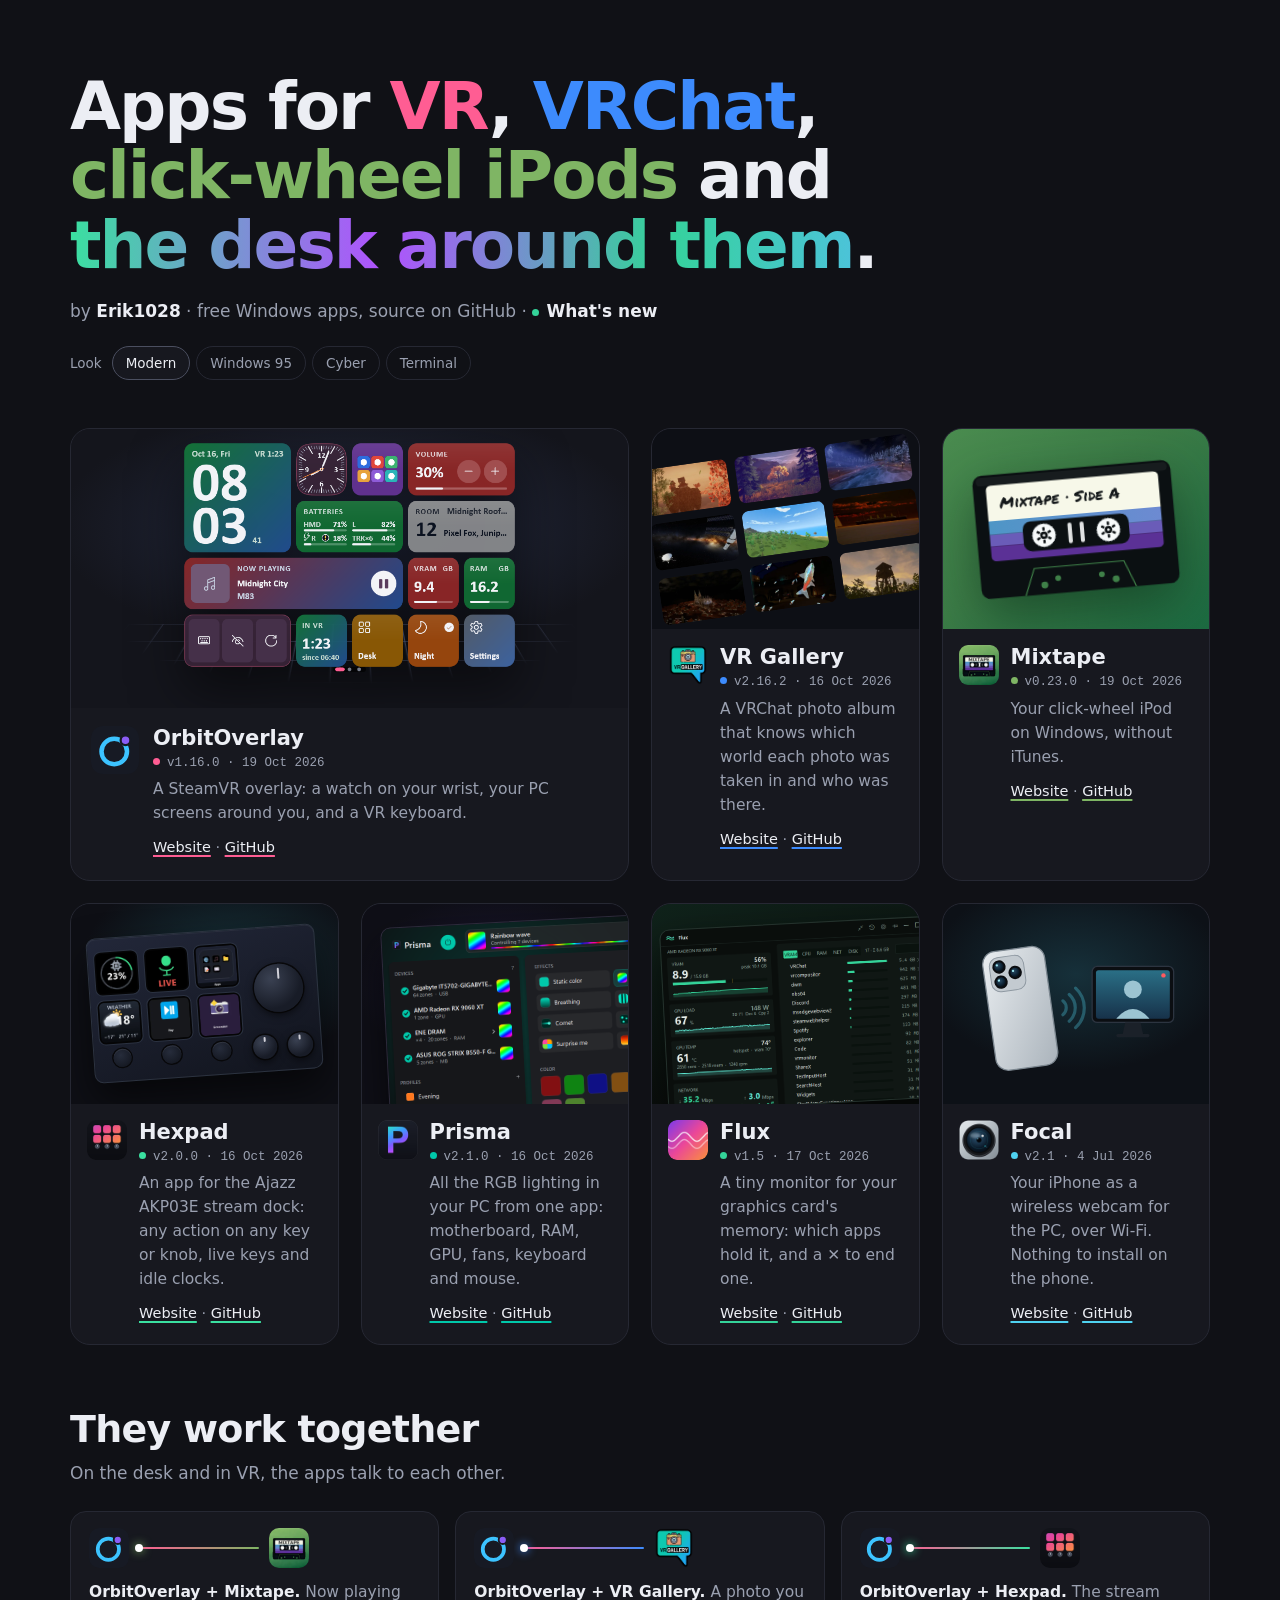
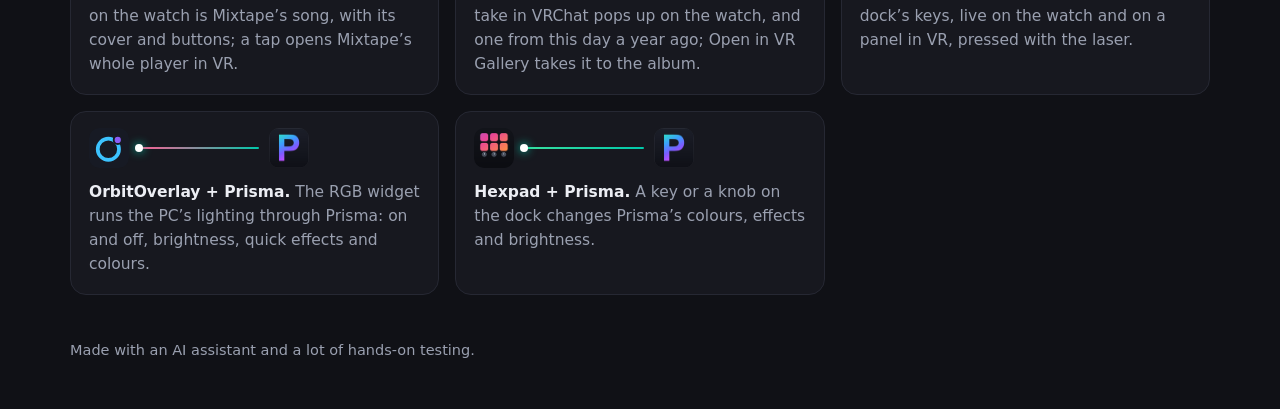
==== index.html @ 1fc55897 "Hexpad's card in midnight and mint; They work together Hexpad's card and the headline's gradient tak" ====
<!doctype html>
<html lang="en">
<head>
<meta charset="utf-8">
<meta name="viewport" content="width=device-width, initial-scale=1">
<title>Erik1028 · apps for VR, VRChat, iPods and the desk around them</title>
<meta name="description" content="Free Windows apps by Erik1028: OrbitOverlay (SteamVR overlay), VR Gallery (VRChat photo album), Mixtape (click-wheel iPods), Hexpad (Ajazz stream dock), Prisma (RGB lighting), Flux (GPU memory monitor) and Focal (iPhone as a webcam).">
<link rel="canonical" href="https://erik1028.github.io/">
<meta name="author" content="Erik1028">
<meta property="og:type" content="website">
<meta property="og:site_name" content="Erik1028">
<meta property="og:title" content="Apps for VR, VRChat, iPods and the desk around them">
<meta property="og:description" content="OrbitOverlay, VR Gallery, Mixtape, Hexpad, Prisma, Flux and Focal: free Windows apps by Erik1028.">
<meta property="og:image" content="https://erik1028.github.io/og.png">
<meta property="og:url" content="https://erik1028.github.io/">
<meta name="twitter:card" content="summary_large_image">
<meta name="theme-color" content="#101116">
<script type="application/ld+json">{"@context": "https://schema.org", "@graph": [{"@type": "WebSite", "@id": "https://erik1028.github.io/#site", "name": "Erik1028", "url": "https://erik1028.github.io/", "inLanguage": "en", "author": {"@id": "https://erik1028.github.io/#erik"}}, {"@type": "Person", "@id": "https://erik1028.github.io/#erik", "name": "Erik1028", "url": "https://github.com/Erik1028", "sameAs": ["https://github.com/Erik1028"]}, {"@type": "ItemList", "name": "Apps by Erik1028", "itemListElement": [{"@type": "ListItem", "position": 1, "name": "OrbitOverlay", "url": "https://erik1028.github.io/OrbitOverlay/"}, {"@type": "ListItem", "position": 2, "name": "VR Gallery", "url": "https://erik1028.github.io/VRGallery/"}, {"@type": "ListItem", "position": 3, "name": "Mixtape", "url": "https://erik1028.github.io/Mixtape/"}, {"@type": "ListItem", "position": 4, "name": "Hexpad", "url": "https://erik1028.github.io/ajazz-dock/"}, {"@type": "ListItem", "position": 5, "name": "Prisma", "url": "https://erik1028.github.io/Prisma/"}, {"@type": "ListItem", "position": 6, "name": "Flux", "url": "https://erik1028.github.io/Flux/"}, {"@type": "ListItem", "position": 7, "name": "Focal", "url": "https://erik1028.github.io/focal/"}]}]}</script>
<link rel="alternate" type="application/atom+xml" title="Erik1028's apps: new releases" href="feed.xml">
<link rel="icon" href="img/orbitoverlay.svg" type="image/svg+xml">
<script>try{if(!matchMedia("(prefers-reduced-motion: reduce)").matches)document.documentElement.classList.add("motion")}catch(e){}
try{var l=(location.hash.match(/^#look-(95|cyber|terminal)$/)||[])[1]||localStorage.getItem("hub-look");if(/^(95|cyber|terminal)$/.test(l))document.documentElement.setAttribute("data-look",l)}catch(e){}</script>
<link rel="stylesheet" href="looks.css">
<link rel="preload" href="fonts/permanent-marker.woff2" as="font" type="font/woff2" crossorigin>
<style>
/* An index of the apps. Each card shows the thing itself (the watch over a VR floor, a wall of VRChat photos,
   a hand-labelled tape, the stream dock with its own key pictures, Prisma's and Flux's own windows, a phone filming) in its own
   app's accent; the page around them stays quiet. OrbitOverlay's card is twice as wide, so the seven fill
   two rows of four. */
@font-face{font-family:"Permanent Marker";src:url(fonts/permanent-marker.woff2) format("woff2");font-display:swap}
:root{
  color-scheme:dark;
  --bg:#101116; --card:#17181f; --line:#262833; --text:#eceef4; --dim:#9aa0b0;
  --sans:"Segoe UI Variable Text","Segoe UI Variable","Segoe UI",system-ui,-apple-system,"Helvetica Neue",Arial,sans-serif;
  --display:"Segoe UI Variable Display","Segoe UI Variable","Segoe UI",system-ui,-apple-system,"Helvetica Neue",Arial,sans-serif;
  --hand:"Permanent Marker","Segoe Print","Bradley Hand",cursive;
}
*{box-sizing:border-box}
body{margin:0;background:var(--bg);color:var(--text);font-family:var(--sans);font-size:17px;line-height:1.55;-webkit-font-smoothing:antialiased}
main{max-width:1180px;margin:0 auto;padding-block:72px 48px;padding-left:max(20px,env(safe-area-inset-left,0px));padding-right:max(20px,env(safe-area-inset-right,0px))}
h1{font-family:var(--display);font-size:clamp(36px,5.4vw,66px);line-height:1.05;margin:0;letter-spacing:-0.03em;max-width:17em;text-wrap:balance}
h1 span{color:var(--acc)}
h1 .desk{background:linear-gradient(90deg,#3ae0a0,#b151ff 40%,#34d399 75%,#4cc3d9);-webkit-background-clip:text;background-clip:text;color:transparent;-webkit-box-decoration-break:clone;box-decoration-break:clone}
.by{color:var(--dim);margin:18px 0 0;font-size:17px}
.by a{color:var(--text);text-decoration:none;font-weight:600}
.by a:hover{text-decoration:underline}
.apps{display:grid;grid-template-columns:repeat(4,minmax(0,1fr));gap:22px;margin-top:48px}
.app.wide{grid-column:span 2}
.app.wide .visual{aspect-ratio:auto;flex:1;min-height:200px}
@media (min-width:1101px){.app:not(.wide) .meta{grid-template-columns:40px minmax(0,1fr);gap:12px;padding:16px 16px 18px}.app:not(.wide) .meta img{width:40px;height:40px;border-radius:9px}}
@media (max-width:1100px){.apps{grid-template-columns:repeat(2,minmax(0,1fr))}}
@media (max-width:640px){.apps{grid-template-columns:1fr;max-width:560px}.app.wide{grid-column:auto}.app.wide .visual{aspect-ratio:4/3;flex:none;min-height:0}}

.app{position:relative;background:var(--card);border:1px solid var(--line);border-radius:20px;overflow:hidden;display:flex;flex-direction:column;
  transition:transform .35s cubic-bezier(.2,.7,.2,1),border-color .35s,box-shadow .35s}
.app:hover,.app:focus-within{transform:translateY(-4px);border-color:color-mix(in srgb,var(--acc) 45%,var(--line));box-shadow:0 24px 60px rgba(0,0,0,.45)}
.visual{aspect-ratio:4/3;max-width:100%;position:relative;overflow:hidden;display:flex;align-items:center;justify-content:center}
.meta{display:grid;grid-template-columns:48px minmax(0,1fr);gap:14px;padding:18px 20px 20px;align-items:start}
.meta img{width:48px;height:48px;border-radius:11px}
h2{font-family:var(--display);font-size:21px;margin:0;line-height:1.2}
h2 a{color:var(--text);text-decoration:none}
h2 a::after{content:"";position:absolute;inset:0;z-index:1}
.rel{display:block;min-height:1.5em;margin-top:3px;font-family:"Cascadia Mono",Consolas,ui-monospace,Menlo,monospace;font-size:12.5px;color:var(--dim);font-variant-numeric:tabular-nums}
.rel i{display:inline-block;width:7px;height:7px;border-radius:50%;background:var(--acc);margin-right:7px;vertical-align:1px}
.app p{margin:4px 0 8px;color:var(--dim);font-size:15.5px}
.links{position:relative;z-index:2;font-size:14.5px;color:var(--dim)}
.links a{color:var(--text);text-decoration:underline;text-decoration-color:var(--acc);text-decoration-thickness:2px;text-underline-offset:3px}
.links a:hover{color:var(--acc)}
a:focus-visible{outline:2px solid var(--acc,#fff);outline-offset:3px;border-radius:4px}
h2 a:focus-visible{outline:0}
.app:has(h2 a:focus-visible){outline:2px solid var(--acc);outline-offset:3px}

/* OrbitOverlay: the watch hovering over a grid floor */
.v-orbit{background:radial-gradient(70% 60% at 50% 35%,#262d45,#14151c 75%)}
.v-orbit::before{content:"";position:absolute;left:10%;width:80%;top:70%;height:110px;
  background-image:linear-gradient(rgba(160,180,240,.7) 1.5px,transparent 1.5px),linear-gradient(90deg,rgba(160,180,240,.7) 1.5px,transparent 1.5px);
  background-size:34px 34px;background-position:center 0;transform:perspective(500px) rotateX(62deg);transform-origin:50% 0;
  -webkit-mask-image:radial-gradient(ellipse 50% 95% at 50% 0,#000 35%,transparent 100%);mask-image:radial-gradient(ellipse 50% 95% at 50% 0,#000 35%,transparent 100%)}
.v-orbit img{position:relative;width:74%;height:auto;filter:drop-shadow(0 22px 26px rgba(0,0,0,.55));transition:transform .5s cubic-bezier(.2,.7,.2,1);margin-top:-14%}
.app:hover .v-orbit img{transform:translateY(-6px)}

/* VR Gallery: a tilted wall of real VRChat photos (the same approved ones as on its own page) */
.v-gallery{background:#0d0f15}
.v-gallery .wall{display:grid;grid-template-columns:repeat(3,1fr);gap:8px;width:130%;transform:rotate(-8deg);transition:transform .8s cubic-bezier(.2,.7,.2,1)}
.v-gallery .wall img{width:100%;height:auto;aspect-ratio:16/9;object-fit:cover;border-radius:7px;display:block}
.app:hover .v-gallery .wall{transform:rotate(-8deg) translateX(-6%)}

/* Mixtape: the tape, reels turning on hover */
.v-mixtape{background:linear-gradient(140deg,#4a8c4f,#3b7b46 45%,#1b6a41)}
.v-mixtape .cassette{width:78%;height:auto;transform:rotate(-5deg);filter:drop-shadow(0 18px 26px rgba(6,35,18,.5))}
.v-mixtape .hand{font-family:var(--hand)}
.reel{transform-box:fill-box;transform-origin:center}
.app:hover .reel,.app:focus-within .reel{animation:reel 1.4s linear infinite}
@keyframes reel{to{transform:rotate(360deg)}}
.app.wide .v-orbit img{width:auto;height:84%;max-width:80%;margin-top:-5%;object-fit:contain}
/* on phones the card is 4:3, too narrow for the watch at 84% of its height: size it by width instead, so it keeps its shape */
@media (max-width:640px){.app.wide .v-orbit img{width:82%;height:auto;max-width:none;margin-top:-7%}}

/* Hexpad: the AKP03E as it is laid out (the same arrangement and proportions the configurator draws): six
   separate screen keys 2x3, three round buttons under them, a big knob on the right and two small ones below it.
   Each key shows its own tile of a picture Hexpad's renderer drew (176 px keys, 18 px apart); on hover they fall
   asleep into the idle clock. */
.v-hexpad{background:radial-gradient(80% 70% at 60% 30%,#16323a,#0e0f15 70%)}
.v-hexpad .dock{position:relative;width:86%;aspect-ratio:1260/797;border-radius:4%/6.3%;
  background:linear-gradient(160deg,#222739,#11141d);border:1px solid #2c3340;box-shadow:0 18px 36px rgba(0,0,0,.55),inset 0 1px 0 rgba(255,255,255,.05);transform:rotate(-4deg)}
.v-hexpad .dock>*{position:absolute;display:block;aspect-ratio:1}
.v-hexpad .key{width:17.6%;border-radius:12%;overflow:hidden;background:#000 url(img/hexpad-keys.webp) no-repeat;
  background-size:320.45% 210.23%;box-shadow:0 0 0 1.5px #050506,0 0 0 2.5px #2a3140}
.v-hexpad .key::after{content:"";position:absolute;inset:0;background:url(img/hexpad-idle.webp) no-repeat;background-size:inherit;background-position:inherit;opacity:0;transition:opacity .5s ease}
.app:hover .v-hexpad .key::after,.app:focus-within .v-hexpad .key::after{opacity:1}
.v-hexpad .k1,.v-hexpad .k4{left:3.4%}.v-hexpad .k2,.v-hexpad .k5{left:25.4%}.v-hexpad .k3,.v-hexpad .k6{left:47.4%}
.v-hexpad .k1,.v-hexpad .k2,.v-hexpad .k3{top:10.3%}.v-hexpad .k4,.v-hexpad .k5,.v-hexpad .k6{top:45.1%}
.v-hexpad .k1,.v-hexpad .k4{background-position-x:0}.v-hexpad .k2,.v-hexpad .k5{background-position-x:50%}.v-hexpad .k3,.v-hexpad .k6{background-position-x:100%}
.v-hexpad .k1,.v-hexpad .k2,.v-hexpad .k3{background-position-y:0}.v-hexpad .k4,.v-hexpad .k5,.v-hexpad .k6{background-position-y:100%}
.v-hexpad .btn{width:8.1%;top:77.7%;border-radius:50%;background:radial-gradient(circle at 40% 35%,#262c3b,#10131b);box-shadow:inset 0 1px 0 rgba(255,255,255,.08),0 0 0 1.5px #08080a}
.v-hexpad .b1{left:8.15%}.v-hexpad .b2{left:30.15%}.v-hexpad .b3{left:52.15%}
.v-hexpad .knob{border-radius:50%;background:radial-gradient(circle at 35% 30%,#3a4152,#181c27 65%);box-shadow:0 3px 8px rgba(0,0,0,.6),0 0 0 1.5px #0a0a0c;transition:transform .7s cubic-bezier(.2,.7,.2,1)}
.v-hexpad .knob::after{content:"";position:absolute;left:50%;top:9%;width:2px;height:22%;margin-left:-1px;border-radius:1px;background:#d0d0d8}
.v-hexpad .big{width:21.3%;left:72.35%;top:25.6%}
.v-hexpad .small{width:10.8%;top:74.6%}.v-hexpad .s1{left:69.8%}.v-hexpad .s2{left:85.4%}
.app:hover .v-hexpad .knob,.app:focus-within .v-hexpad .knob{transform:rotate(70deg)}

/* Prisma: its own main window (v2.1.0, from the app's built-in preview with sample devices, the same picture as on its page) */
.v-prisma{background:radial-gradient(70% 60% at 50% 40%,#1e1838,#0f0f17 75%);align-items:flex-start;justify-content:flex-start}
.v-prisma img{width:150%;height:auto;max-width:none;margin:9% 0 0 7%;border-radius:10px;border:1px solid #2c2a3a;box-shadow:0 18px 40px rgba(0,0,0,.6);
  transform:rotate(-3deg);transform-origin:0 0;transition:transform .6s cubic-bezier(.2,.7,.2,1)}
.app:hover .v-prisma img{transform:rotate(-3deg) translate(-4%,-3%)}

/* Flux: its own window, with made-up numbers (height:auto keeps its shape: the width alone sets the size) */
.v-flux{background:linear-gradient(160deg,#10231b,#0a0e0c 70%);align-items:flex-start}
.v-flux img{width:104%;height:auto;max-width:none;margin:10% 0 0 9%;border-radius:10px;border:1px solid #24312c;box-shadow:0 18px 40px rgba(0,0,0,.6);
  transform:rotate(-3deg);transform-origin:0 0;transition:transform .6s cubic-bezier(.2,.7,.2,1)}
.app:hover .v-flux img{transform:rotate(-3deg) translate(-4%,-3%)}

/* Focal: an iPhone sending its camera to the PC over Wi-Fi */
.v-focal{background:radial-gradient(75% 65% at 50% 35%,#16303a,#0d1117 75%)}
.v-focal svg{width:86%;height:auto}
.v-focal .wave{opacity:.35}
.app:hover .v-focal .wave,.app:focus-within .v-focal .wave{animation:wave 1.4s ease-in-out infinite}
.app:hover .v-focal .w2,.app:focus-within .v-focal .w2{animation-delay:.2s}
.app:hover .v-focal .w3,.app:focus-within .v-focal .w3{animation-delay:.4s}
@keyframes wave{50%{opacity:1}}

/* motion: the headline and the cards rise in at load on wide screens; on phones the cards rise in as you scroll to them */
/* scroll motion (motion.js): only when the script runs and motion is allowed */
.motion [data-reveal]{transition:opacity .9s cubic-bezier(.2,.7,.2,1),transform .9s cubic-bezier(.2,.7,.2,1);transition-delay:var(--d,0ms)}
.motion [data-reveal].pre{opacity:0;transform:translateY(40px)}
.motion h1,.motion .by{animation:rise 1s cubic-bezier(.2,.7,.2,1) backwards}
.motion .by{animation-delay:.12s}
@media (min-width:901px){
  .motion .app{animation:rise 1s cubic-bezier(.2,.7,.2,1) backwards}
  .motion .app:nth-child(1){animation-delay:.22s}.motion .app:nth-child(2){animation-delay:.34s}.motion .app:nth-child(3){animation-delay:.46s}
  .motion .app:nth-child(4){animation-delay:.52s}.motion .app:nth-child(5){animation-delay:.6s}.motion .app:nth-child(6){animation-delay:.68s}.motion .app:nth-child(7){animation-delay:.76s}
}
@keyframes rise{from{opacity:0;transform:translateY(32px)}}
/* once the entrance has played it is taken off, so a later resize or re-layout can never replay it */
.settled h1,.settled .by,.settled .app{animation:none!important}
.motion .app.done{transition:transform .35s cubic-bezier(.2,.7,.2,1),border-color .35s,box-shadow .35s}
footer{margin-top:44px;color:var(--dim);font-size:14.5px}
footer a{color:var(--dim)}
@media (prefers-reduced-motion:reduce){h1,.by,.app{animation:none!important}.app,.v-orbit img,.v-gallery .wall,.v-flux img,.v-prisma img,.v-hexpad .key::after,.v-hexpad .knob{transition:none}
  .app:hover .reel,.app:focus-within .reel,.v-focal .wave{animation:none!important}}

/* They work together: each link two app icons joined by a line in their two colours, a dot running along it */
.together{margin-top:64px}
.together h2{font-size:clamp(26px,3.4vw,38px);letter-spacing:-0.02em;line-height:1.1}
.tg-sub{color:var(--dim);margin:10px 0 0}
.tg{list-style:none;margin:24px 0 0;padding:0;display:grid;grid-template-columns:repeat(auto-fit,minmax(min(100%,300px),1fr));gap:16px}
.tg li{background:var(--card);border:1px solid var(--line);border-radius:16px;padding:16px 18px 18px;min-width:0}
.tg p{margin:12px 0 0;color:var(--dim);font-size:15.5px}
.tg b{color:var(--text);font-weight:600}
.pair{display:flex;align-items:center;gap:0}
.pair img{width:40px;height:40px;border-radius:10px;flex:none;position:relative;z-index:1}
.pair i{position:relative;flex:1;max-width:120px;height:2px;margin:0 10px;background:linear-gradient(90deg,var(--a),var(--b));border-radius:2px}
.pair i::after{content:"";position:absolute;top:50%;left:0;width:8px;height:8px;margin:-4px 0 0 -4px;border-radius:50%;background:#fff;
  box-shadow:0 0 10px var(--b);animation:flow 2.6s ease-in-out infinite alternate}
.tg li:nth-child(2) .pair i::after{animation-delay:-.6s}.tg li:nth-child(3) .pair i::after{animation-delay:-1.2s}
.tg li:nth-child(4) .pair i::after{animation-delay:-1.8s}.tg li:nth-child(5) .pair i::after{animation-delay:-2.3s}
@keyframes flow{to{left:100%;box-shadow:0 0 10px var(--a)}}
@media (prefers-reduced-motion:reduce){.pair i::after{animation:none;left:50%}}
</style>
</head>
<body>
<main>
<header class="hero">
<div class="tb" aria-hidden="true"><img src="img/orbitoverlay.svg" width="16" height="16" alt=""><b>Erik1028 — Apps</b><span class="tbb"><i></i><i></i><i></i></span></div>
<h1>Apps for <span style="--acc:#ff5d93">VR</span>, <span style="--acc:#3d8bfd">VRChat</span>, <span style="--acc:#7fb564">click&#8209;wheel iPods</span> and <span class="desk">the desk around them</span>.</h1>
<p class="by">by <a href="https://github.com/Erik1028">Erik1028</a> · free Windows apps, source on GitHub · <a class="news" href="news.html">What's new</a></p>
<div class="looks" role="group" aria-label="Page look"><span>Look</span><button type="button" data-look="modern" aria-pressed="true">Modern</button><button type="button" data-look="95" aria-pressed="false">Windows 95</button><button type="button" data-look="cyber" aria-pressed="false">Cyber</button><button type="button" data-look="terminal" aria-pressed="false">Terminal</button></div>
</header>

<div class="apps" data-stagger="90">

<article class="app wide" style="--acc:#ff5d93">
<div class="tb" aria-hidden="true"><img src="img/orbitoverlay.svg" width="16" height="16" alt=""><b>OrbitOverlay</b><span class="tbb"><i></i><i></i><i></i></span></div>
<div class="visual v-orbit" aria-hidden="true"><img src="img/watch-bento.webp" width="640" height="440" alt=""></div>
<div class="meta"><img src="img/orbitoverlay.svg" width="48" height="48" alt=""><div>
<h2><a href="https://erik1028.github.io/OrbitOverlay/">OrbitOverlay</a></h2>
<span class="rel" data-repo="Erik1028/OrbitOverlay" title="Latest release"><i></i>v1.16.0 · 19 Oct 2026</span>
<p>A SteamVR overlay: a watch on your wrist, your PC screens around you, and a VR keyboard.</p>
<span class="links"><a href="https://erik1028.github.io/OrbitOverlay/">Website</a> · <a href="https://github.com/Erik1028/OrbitOverlay">GitHub</a></span>
</div></div>
</article>

<article class="app" style="--acc:#3d8bfd">
<div class="tb" aria-hidden="true"><img src="img/vrgallery.png" width="16" height="16" alt=""><b>VR Gallery</b><span class="tbb"><i></i><i></i><i></i></span></div>
<div class="visual v-gallery" aria-hidden="true"><div class="wall"><img src="img/wall/10.webp" width="448" height="252" alt=""><img src="img/wall/02.webp" width="448" height="252" alt=""><img src="img/wall/11.webp" width="448" height="252" alt=""><img src="img/wall/07.webp" width="448" height="252" alt=""><img src="img/wall/13.webp" width="448" height="252" alt=""><img src="img/wall/08.webp" width="448" height="252" alt=""><img src="img/wall/14.webp" width="448" height="252" alt=""><img src="img/wall/05.webp" width="448" height="252" alt=""><img src="img/wall/15.webp" width="448" height="252" alt=""></div></div>
<div class="meta"><img src="img/vrgallery.png" width="48" height="48" alt=""><div>
<h2><a href="https://erik1028.github.io/VRGallery/">VR Gallery</a></h2>
<span class="rel" data-repo="Erik1028/VRGallery" title="Latest release"><i></i>v2.16.2 · 16 Oct 2026</span>
<p>A VRChat photo album that knows which world each photo was taken in and who was there.</p>
<span class="links"><a href="https://erik1028.github.io/VRGallery/">Website</a> · <a href="https://github.com/Erik1028/VRGallery">GitHub</a></span>
</div></div>
</article>

<article class="app" style="--acc:#7fb564">
<div class="tb" aria-hidden="true"><img src="img/mixtape.png" width="16" height="16" alt=""><b>Mixtape</b><span class="tbb"><i></i><i></i><i></i></span></div>
<div class="visual v-mixtape" aria-hidden="true"><svg class="cassette" viewBox="0 0 360 232" aria-hidden="true">
<defs>
<linearGradient id="mxBlue" x1="0" x2="1"><stop offset="0" stop-color="#4e96c6"/><stop offset="1" stop-color="#6d8ad2"/></linearGradient>
<clipPath id="mxLabel"><rect x="30" y="28" width="300" height="132" rx="9"/></clipPath>
</defs>
<rect x="8" y="10" width="344" height="214" rx="16" fill="#0b1012"/>
<rect x="14" y="14" width="332" height="14" rx="7" fill="#ffffff" opacity=".05"/>
<g clip-path="url(#mxLabel)">
<rect x="30" y="28" width="300" height="62" fill="#f7f8e9"/>
<rect x="30" y="90" width="300" height="24" fill="url(#mxBlue)"/>
<rect x="30" y="114" width="300" height="20" fill="#6a5cb8"/>
<rect x="30" y="134" width="300" height="26" fill="#5b3196"/>
</g>
<text x="52" y="70" class="hand" font-size="26" fill="#14181a">Mixtape · Side A</text>
<rect x="88" y="96" width="184" height="52" rx="14" fill="#0b1012"/>
<g fill="#f7fafa"><rect x="166" y="104" width="7" height="36" rx="3.5" opacity=".9"/><rect x="187" y="104" width="7" height="36" rx="3.5" opacity=".9"/></g>
<g transform="translate(124 122)"><g class="reel"><circle r="20" fill="#f7fafa"/><circle r="20" fill="none" stroke="#c9d2d6" stroke-width="1.5" stroke-dasharray="2 3.2"/><g fill="#0b1012"><rect x="-2" y="-14" width="4" height="6" rx="1" transform="rotate(0)"/><rect x="-2" y="-14" width="4" height="6" rx="1" transform="rotate(60)"/><rect x="-2" y="-14" width="4" height="6" rx="1" transform="rotate(120)"/><rect x="-2" y="-14" width="4" height="6" rx="1" transform="rotate(180)"/><rect x="-2" y="-14" width="4" height="6" rx="1" transform="rotate(240)"/><rect x="-2" y="-14" width="4" height="6" rx="1" transform="rotate(300)"/></g><circle r="6.5" fill="#0b1012"/><circle r="2.2" fill="#f7fafa"/></g></g><g transform="translate(236 122)"><g class="reel"><circle r="20" fill="#f7fafa"/><circle r="20" fill="none" stroke="#c9d2d6" stroke-width="1.5" stroke-dasharray="2 3.2"/><g fill="#0b1012"><rect x="-2" y="-14" width="4" height="6" rx="1" transform="rotate(0)"/><rect x="-2" y="-14" width="4" height="6" rx="1" transform="rotate(60)"/><rect x="-2" y="-14" width="4" height="6" rx="1" transform="rotate(120)"/><rect x="-2" y="-14" width="4" height="6" rx="1" transform="rotate(180)"/><rect x="-2" y="-14" width="4" height="6" rx="1" transform="rotate(240)"/><rect x="-2" y="-14" width="4" height="6" rx="1" transform="rotate(300)"/></g><circle r="6.5" fill="#0b1012"/><circle r="2.2" fill="#f7fafa"/></g></g>
<path d="M84 224 L102 178 H258 L276 224" fill="#0b1012" stroke="#3f8048" stroke-width="2"/>
<g fill="#3f8048"><circle cx="118" cy="208" r="6"/><circle cx="142" cy="198" r="5"/><circle cx="218" cy="198" r="5"/><circle cx="242" cy="208" r="6"/></g>
</svg></div>
<div class="meta"><img src="img/mixtape.png" width="48" height="48" alt=""><div>
<h2><a href="https://erik1028.github.io/Mixtape/">Mixtape</a></h2>
<span class="rel" data-repo="Erik1028/Mixtape" title="Latest release"><i></i>v0.23.0 · 19 Oct 2026</span>
<p>Your click-wheel iPod on Windows, without iTunes.</p>
<span class="links"><a href="https://erik1028.github.io/Mixtape/">Website</a> · <a href="https://github.com/Erik1028/Mixtape">GitHub</a></span>
</div></div>
</article>

<article class="app" style="--acc:#3ae0a0">
<div class="tb" aria-hidden="true"><img src="img/hexpad.png" width="16" height="16" alt=""><b>Hexpad</b><span class="tbb"><i></i><i></i><i></i></span></div>
<div class="visual v-hexpad" aria-hidden="true"><div class="dock"><i class="key k1"></i><i class="key k2"></i><i class="key k3"></i><i class="key k4"></i><i class="key k5"></i><i class="key k6"></i><i class="btn b1"></i><i class="btn b2"></i><i class="btn b3"></i><i class="knob big"></i><i class="knob small s1"></i><i class="knob small s2"></i></div></div>
<div class="meta"><img src="img/hexpad.png" width="48" height="48" alt=""><div>
<h2><a href="https://erik1028.github.io/ajazz-dock/">Hexpad</a></h2>
<span class="rel" data-repo="Erik1028/ajazz-dock" title="Latest release"><i></i>v2.0.0 · 16 Oct 2026</span>
<p>An app for the Ajazz AKP03E stream dock: any action on any key or knob, live keys and idle clocks.</p>
<span class="links"><a href="https://erik1028.github.io/ajazz-dock/">Website</a> · <a href="https://github.com/Erik1028/ajazz-dock">GitHub</a></span>
</div></div>
</article>

<article class="app" style="--acc:#00c8aa">
<div class="tb" aria-hidden="true"><img src="img/prisma.png" width="16" height="16" alt=""><b>Prisma</b><span class="tbb"><i></i><i></i><i></i></span></div>
<div class="visual v-prisma" aria-hidden="true"><img src="img/prisma-window.webp" width="920" height="800" alt="" loading="lazy"></div>
<div class="meta"><img src="img/prisma.png" width="48" height="48" alt=""><div>
<h2><a href="https://erik1028.github.io/Prisma/">Prisma</a></h2>
<span class="rel" data-repo="Erik1028/Prisma" title="Latest release"><i></i>v2.1.0 · 16 Oct 2026</span>
<p>All the RGB lighting in your PC from one app: motherboard, RAM, GPU, fans, keyboard and mouse.</p>
<span class="links"><a href="https://erik1028.github.io/Prisma/">Website</a> · <a href="https://github.com/Erik1028/Prisma">GitHub</a></span>
</div></div>
</article>

<article class="app" style="--acc:#34d399">
<div class="tb" aria-hidden="true"><img src="img/flux.png" width="16" height="16" alt=""><b>Flux</b><span class="tbb"><i></i><i></i><i></i></span></div>
<div class="visual v-flux" aria-hidden="true"><img src="img/flux-window.webp" width="720" height="470" alt="" loading="lazy"></div>
<div class="meta"><img src="img/flux.png" width="48" height="48" alt=""><div>
<h2><a href="https://erik1028.github.io/Flux/">Flux</a></h2>
<span class="rel" data-repo="Erik1028/Flux" title="Latest release"><i></i>v1.5 · 17 Oct 2026</span>
<p>A tiny monitor for your graphics card's memory: which apps hold it, and a ✕ to end one.</p>
<span class="links"><a href="https://erik1028.github.io/Flux/">Website</a> · <a href="https://github.com/Erik1028/Flux">GitHub</a></span>
</div></div>
</article>

<article class="app" style="--acc:#4fd2f0">
<div class="tb" aria-hidden="true"><img src="img/focal.png" width="16" height="16" alt=""><b>Focal</b><span class="tbb"><i></i><i></i><i></i></span></div>
<div class="visual v-focal" aria-hidden="true"><svg viewBox="0 0 360 240" aria-hidden="true">
<defs>
<linearGradient id="fcBody" x1="0" y1="0" x2="1" y2="1"><stop offset="0" stop-color="#e9edf0"/><stop offset="1" stop-color="#aab3bb"/></linearGradient>
<radialGradient id="fcLens" cx=".4" cy=".35" r=".7"><stop offset="0" stop-color="#2b4d66"/><stop offset=".55" stop-color="#10273a"/><stop offset="1" stop-color="#050a10"/></radialGradient>
<linearGradient id="fcScreen" x1="0" y1="0" x2="0" y2="1"><stop offset="0" stop-color="#2a6f86"/><stop offset="1" stop-color="#17324a"/></linearGradient>
</defs>
<g transform="rotate(-8 92 128)">
<rect x="44" y="34" width="98" height="188" rx="20" fill="url(#fcBody)"/>
<rect x="44" y="34" width="98" height="188" rx="20" fill="none" stroke="#7c8790" stroke-width="2"/>
<rect x="54" y="44" width="54" height="54" rx="14" fill="#c3cad0" stroke="#8f99a2" stroke-width="1.5"/>
<circle cx="69" cy="59" r="10.5" fill="#0b0d10"/><circle cx="69" cy="59" r="7.5" fill="url(#fcLens)"/><circle cx="66" cy="56" r="1.8" fill="#9fe7f0"/>
<circle cx="69" cy="83" r="10.5" fill="#0b0d10"/><circle cx="69" cy="83" r="7.5" fill="url(#fcLens)"/><circle cx="66" cy="80" r="1.8" fill="#9fe7f0"/>
<circle cx="93" cy="71" r="10.5" fill="#0b0d10"/><circle cx="93" cy="71" r="7.5" fill="url(#fcLens)"/><circle cx="90" cy="68" r="1.8" fill="#9fe7f0"/>
</g>
<g fill="none" stroke="#4cc3d9" stroke-width="5" stroke-linecap="round">
<path class="wave w1" d="M160 116 a14 14 0 0 1 0 22"/>
<path class="wave w2" d="M170 106 a28 28 0 0 1 0 42"/>
<path class="wave w3" d="M180 96 a42 42 0 0 1 0 62"/>
</g>
<rect x="206" y="62" width="128" height="88" rx="8" fill="#0b0e12" stroke="#2c3440" stroke-width="2"/>
<rect x="212" y="68" width="116" height="76" rx="4" fill="url(#fcScreen)"/>
<circle cx="270" cy="98" r="14" fill="#9cc4d2"/>
<path d="M244 144 q26 -30 52 0 z" fill="#9cc4d2"/>
<circle cx="318" cy="76" r="3.5" fill="#ff5a5f"/>
<path d="M258 150 h24 l4 18 h-32 z" fill="#1b2129"/>
<rect x="244" y="168" width="52" height="5" rx="2.5" fill="#1b2129"/>
</svg></div>
<div class="meta"><img src="img/focal.png" width="48" height="48" alt=""><div>
<h2><a href="https://erik1028.github.io/focal/">Focal</a></h2>
<span class="rel" data-repo="Erik1028/focal" title="Latest release"><i></i>v2.1 · 4 Jul 2026</span>
<p>Your iPhone as a wireless webcam for the PC, over Wi-Fi. Nothing to install on the phone.</p>
<span class="links"><a href="https://erik1028.github.io/focal/">Website</a> · <a href="https://github.com/Erik1028/focal">GitHub</a></span>
</div></div>
</article>

</div>

<section class="together" aria-labelledby="tg-h">
<h2 id="tg-h">They work together</h2>
<p class="tg-sub">On the desk and in VR, the apps talk to each other.</p>
<ul class="tg" data-stagger="80">
<li style="--a:#ff5d93;--b:#7fb564"><div class="pair" aria-hidden="true"><img src="img/orbitoverlay.svg" width="40" height="40" alt=""><i></i><img src="img/mixtape.png" width="40" height="40" alt=""></div><p><b>OrbitOverlay + Mixtape.</b> Now playing on the watch is Mixtape&#8217;s song, with its cover and buttons; a tap opens Mixtape&#8217;s whole player in VR.</p></li>
<li style="--a:#ff5d93;--b:#3d8bfd"><div class="pair" aria-hidden="true"><img src="img/orbitoverlay.svg" width="40" height="40" alt=""><i></i><img src="img/vrgallery.png" width="40" height="40" alt=""></div><p><b>OrbitOverlay + VR Gallery.</b> A photo you take in VRChat pops up on the watch, and one from this day a year ago; Open in VR Gallery takes it to the album.</p></li>
<li style="--a:#ff5d93;--b:#3ae0a0"><div class="pair" aria-hidden="true"><img src="img/orbitoverlay.svg" width="40" height="40" alt=""><i></i><img src="img/hexpad.png" width="40" height="40" alt=""></div><p><b>OrbitOverlay + Hexpad.</b> The stream dock&#8217;s keys, live on the watch and on a panel in VR, pressed with the laser.</p></li>
<li style="--a:#ff5d93;--b:#00c8aa"><div class="pair" aria-hidden="true"><img src="img/orbitoverlay.svg" width="40" height="40" alt=""><i></i><img src="img/prisma.png" width="40" height="40" alt=""></div><p><b>OrbitOverlay + Prisma.</b> The RGB widget runs the PC&#8217;s lighting through Prisma: on and off, brightness, quick effects and colours.</p></li>
<li style="--a:#3ae0a0;--b:#00c8aa"><div class="pair" aria-hidden="true"><img src="img/hexpad.png" width="40" height="40" alt=""><i></i><img src="img/prisma.png" width="40" height="40" alt=""></div><p><b>Hexpad + Prisma.</b> A key or a knob on the dock changes Prisma&#8217;s colours, effects and brightness.</p></li>
</ul>
</section>

<footer>Made with an AI assistant and a lot of hands-on testing.</footer>
</main>
<script>
// each card's latest release, straight from GitHub. The HTML carries the version as of the last edit, so a failed
// or rate-limited request (GitHub allows 60 an hour per visitor) leaves that line in place; an answer is kept for
// an hour, so a few reloads don't use up the allowance.
document.querySelectorAll('.rel[data-repo]').forEach(function (el) {
  var repo = el.getAttribute('data-repo'), key = 'rel:' + repo;
  function show(rel) {
    if (!rel || !rel.tag_name) return;
    var d = rel.published_at ? new Date(rel.published_at).toLocaleDateString('en-GB', { day: 'numeric', month: 'short', year: 'numeric' }) : '';
    el.innerHTML = '<i></i>';
    el.appendChild(document.createTextNode(rel.tag_name + (d ? ' · ' + d : '')));
  }
  try {
    var c = JSON.parse(localStorage.getItem(key) || 'null');
    if (c && Date.now() - c.t < 36e5) { show(c); return; }
  } catch (e) {}
  fetch('https://api.github.com/repos/' + repo + '/releases/latest')
    .then(function (r) { return r.ok ? r.json() : null; })
    .then(function (rel) {
      if (!rel || !rel.tag_name) return;
      show(rel);
      try { localStorage.setItem(key, JSON.stringify({ t: Date.now(), tag_name: rel.tag_name, published_at: rel.published_at })); } catch (e) {}
    })
    .catch(function () {});
});
</script>
<div class="taskbar" aria-hidden="true"><span class="start"><img src="img/orbitoverlay.svg" width="16" height="16" alt="">Start</span><span class="task"><img src="img/orbitoverlay.svg" width="16" height="16" alt="">Erik1028 — Apps</span><span class="tray"><span class="clock"></span></span></div>
<script src="looks.js"></script>
<script src="motion.js"></script>
<script>setTimeout(function () { document.documentElement.classList.add("settled"); }, 1700);</script>
</body>
</html>
---- looks.css ----
/* The hub's looks (looks.js): Modern is index.html's own style; Windows 95, Cyber and Terminal are the looks
   OrbitOverlay's watch can wear, put on the whole page. html[data-look] picks one. Each card carries a .tb (its
   title bar in 95, its tab in Cyber, its label in Terminal), hidden in Modern. Fonts (SIL OFL, fonts/LICENSE-*):
   Barlow Condensed and IBM Plex Mono for Cyber, VT323 for Terminal; they load only when a look uses them. */
@font-face{font-family:"Barlow Condensed";src:url(fonts/barlow-condensed-500.woff2) format("woff2");font-weight:500;font-display:swap}
@font-face{font-family:"Barlow Condensed";src:url(fonts/barlow-condensed-700.woff2) format("woff2");font-weight:700;font-display:swap}
@font-face{font-family:"Barlow Condensed";src:url(fonts/barlow-condensed-800.woff2) format("woff2");font-weight:800;font-display:swap}
@font-face{font-family:"IBM Plex Mono";src:url(fonts/ibm-plex-mono-600.woff2) format("woff2");font-weight:600;font-display:swap}
@font-face{font-family:"VT323";src:url(fonts/vt323.woff2) format("woff2");font-display:swap}

/* ---------- Modern: the switcher, the What's new link ---------- */
.tb,.taskbar{display:none}
.looks{display:flex;flex-wrap:wrap;align-items:center;gap:6px;margin-top:22px;font-size:13.5px;color:var(--dim)}
.looks > span{margin-right:4px}
.looks button{font:inherit;color:var(--dim);background:transparent;border:1px solid var(--line);border-radius:999px;padding:0 13px;min-height:34px;cursor:pointer;transition:color .2s,border-color .2s,background .2s}
.looks button:hover{color:var(--text);border-color:#3c3f4c}
.looks button[aria-pressed="true"]{color:var(--text);background:var(--card);border-color:#4b4f60}
.looks button:focus-visible{outline:2px solid #fff;outline-offset:2px}
.by .news::before{content:"";display:inline-block;width:7px;height:7px;border-radius:50%;background:#34d399;margin-right:7px;vertical-align:1px}

/* ---------- Windows 95: a teal desktop, every card a window, a taskbar ---------- */
html[data-look="95"]{--face:#c0c0c0;--w95:Tahoma,"Microsoft Sans Serif","MS Sans Serif",Arial,sans-serif;
  --raised:inset -1px -1px #0a0a0a,inset 1px 1px #fff,inset -2px -2px #808080,inset 2px 2px #dfdfdf;
  --sunken:inset -1px -1px #fff,inset 1px 1px #808080,inset -2px -2px #dfdfdf,inset 2px 2px #0a0a0a;color-scheme:light}
[data-look="95"] body{background:#008080;color:#000;font-family:var(--w95);font-size:14px;line-height:1.45;-webkit-font-smoothing:auto}
[data-look="95"] main{padding-bottom:88px}
[data-look="95"] .tb{display:flex;align-items:center;gap:4px;height:22px;padding:0 3px 0 4px;background:linear-gradient(90deg,#808080,#b5b5b5);color:#dfdfdf;
  font:700 12.5px/1 var(--w95);white-space:nowrap;overflow:hidden}
[data-look="95"] .tb img{width:16px;height:16px;border-radius:0;flex:none}
[data-look="95"] .tb b{flex:1;min-width:0;overflow:hidden;text-overflow:ellipsis}
[data-look="95"] .tbb{display:flex;flex:none}
[data-look="95"] .tbb i{position:relative;width:16px;height:14px;background:var(--face);box-shadow:var(--raised)}
[data-look="95"] .tbb i:nth-child(1)::after{content:"";position:absolute;left:4px;bottom:3px;width:6px;height:2px;background:#000}
[data-look="95"] .tbb i:nth-child(2)::after{content:"";position:absolute;left:3px;top:2px;width:9px;height:8px;box-sizing:border-box;border:1px solid #000;border-top-width:2px}
[data-look="95"] .tbb i:nth-child(3){margin-left:2px}
[data-look="95"] .tbb i:nth-child(3)::after{content:"\00d7";position:absolute;inset:0;font:700 14px/13px Arial,sans-serif;text-align:center;color:#000}
[data-look="95"] .hero .tb,[data-look="95"] .app:hover .tb,[data-look="95"] .app:focus-within .tb{background:linear-gradient(90deg,#000080,#1084d0);color:#fff}
[data-look="95"] .hero{background:var(--face);box-shadow:var(--raised);padding:3px;max-width:860px}
[data-look="95"] .hero > :not(.tb){margin-left:16px;margin-right:16px}
[data-look="95"] h1{font-family:Arial,Helvetica,sans-serif;font-weight:700;color:#000;letter-spacing:0;font-size:clamp(28px,4.2vw,46px);line-height:1.1;margin-top:18px}
[data-look="95"] h1 span{color:#000080}
[data-look="95"] h1 .desk{background:none;-webkit-background-clip:border-box;background-clip:border-box;color:#008000}
[data-look="95"] .by{color:#000;margin-top:12px;font-size:14px}
[data-look="95"] .by a{color:#0000ee;text-decoration:underline;font-weight:400}
[data-look="95"] .by .news::before{background:#008000;border-radius:0}
[data-look="95"] .looks{margin-top:16px;margin-bottom:16px;color:#000;font-size:13px}
[data-look="95"] .looks button{border:0;border-radius:0;background:var(--face);box-shadow:var(--raised);color:#000;min-height:26px;padding:0 12px;font:13px var(--w95);transition:none}
[data-look="95"] .looks button[aria-pressed="true"]{box-shadow:var(--sunken);background:repeating-conic-gradient(#c0c0c0 0 25%,#fff 0 50%) 0 0/2px 2px;font-weight:700}
[data-look="95"] .looks button:focus-visible{outline:1px dotted #000;outline-offset:-5px}
[data-look="95"] .apps{gap:18px}
[data-look="95"] .app{background:var(--face);border:0;border-radius:0;box-shadow:var(--raised);padding:3px;transition:none}
[data-look="95"] .app:hover,[data-look="95"] .app:focus-within{transform:none;box-shadow:var(--raised)}
[data-look="95"] .visual{margin-top:3px;border:2px solid;border-color:#808080 #fff #fff #808080}
[data-look="95"] .meta,[data-look="95"] .app:not(.wide) .meta{grid-template-columns:minmax(0,1fr);gap:0;padding:10px 8px 8px}
[data-look="95"] .meta > img{display:none}
[data-look="95"] h2{font:700 15px/1.2 var(--w95)}
[data-look="95"] h2 a{color:#000}
[data-look="95"] .rel{color:#404040;font-family:"Courier New",Courier,monospace;font-size:12.5px}
[data-look="95"] .rel i{border-radius:0}
[data-look="95"] .app p{color:#000;font-size:13.5px;margin:6px 0 8px}
[data-look="95"] .links{color:#000;font-size:13.5px}
[data-look="95"] .links a{color:#0000ee;text-decoration-color:#0000ee;text-decoration-thickness:1px}
[data-look="95"] .links a:hover{color:#f00}
[data-look="95"] .app:has(h2 a:focus-visible){outline:1px dotted #000;outline-offset:-6px}
[data-look="95"] footer,[data-look="95"] footer a{color:#fff}
[data-look="95"] .taskbar{display:flex;align-items:center;gap:4px;position:fixed;left:0;right:0;bottom:0;z-index:30;height:calc(32px + env(safe-area-inset-bottom,0px));
  padding:3px max(3px,env(safe-area-inset-right,0px)) calc(3px + env(safe-area-inset-bottom,0px)) max(3px,env(safe-area-inset-left,0px));
  background:var(--face);box-shadow:inset 0 1px #dfdfdf,inset 0 2px #fff;font:13px/1 var(--w95);color:#000}
[data-look="95"] .taskbar > span{display:flex;align-items:center;gap:5px;height:26px;padding:0 8px;white-space:nowrap}
[data-look="95"] .taskbar img{width:16px;height:16px}
[data-look="95"] .taskbar .start{box-shadow:var(--raised);font-weight:700;padding:0 6px}
[data-look="95"] .taskbar .task{min-width:0;max-width:210px;overflow:hidden;box-shadow:var(--sunken);font-weight:700;background:repeating-conic-gradient(#c0c0c0 0 25%,#fff 0 50%) 0 0/2px 2px}
[data-look="95"] .taskbar .tray{margin-left:auto;box-shadow:inset -1px -1px #fff,inset 1px 1px #808080;padding:0 12px}
@media (max-width:520px){[data-look="95"] .taskbar .task{display:none}}

/* ---------- Cyber: OrbitOverlay's HUD - yellow labels, coral frames, cyan for what is live ---------- */
html[data-look="cyber"]{--y:#fbe600;--r:#ff4f4f;--c:#3ff3f0;--ct:#f2efe0;--cd:#a39d8e;
  --cond:"Barlow Condensed","Bahnschrift SemiCondensed","Arial Narrow",sans-serif;--cm:"IBM Plex Mono","Cascadia Mono",Consolas,monospace}
[data-look="cyber"] body{background:#0c0a0b linear-gradient(rgba(255,79,79,.05) 1px,transparent 1px) 0 0/100% 28px;color:var(--ct);font-family:var(--cond);font-weight:500;font-size:18px}
[data-look="cyber"] .hero{position:relative;padding-top:34px}
[data-look="cyber"] .tb{display:inline-flex;align-items:center;position:absolute;top:0;left:12px;z-index:4;height:22px;padding:0 18px 0 8px;background:var(--y);color:#0c0a0b;
  font:600 12px/1 var(--cm);text-transform:uppercase;letter-spacing:.06em;clip-path:polygon(0 0,100% 0,calc(100% - 9px) 100%,0 100%)}
[data-look="cyber"] .hero .tb{left:0}
[data-look="cyber"] .tb img,[data-look="cyber"] .tbb{display:none}
[data-look="cyber"] .apps{counter-reset:app}
[data-look="cyber"] .app{counter-increment:app}
[data-look="cyber"] .app .tb b::before{content:"0" counter(app) " // "}
[data-look="cyber"] h1{font-family:var(--cond);font-weight:800;text-transform:uppercase;letter-spacing:.01em;font-size:clamp(42px,6.6vw,84px);line-height:.95;
  text-shadow:-2px 0 rgba(255,79,79,.75),2px 0 rgba(63,243,240,.75)}
[data-look="cyber"] h1 span{color:var(--y)}
[data-look="cyber"] h1 .desk{background:none;-webkit-background-clip:border-box;background-clip:border-box;color:var(--c)}
[data-look="cyber"] .by{font-family:var(--cm);font-size:13px;font-weight:600;text-transform:uppercase;letter-spacing:.06em;color:var(--cd)}
[data-look="cyber"] .by a{color:var(--y)}
[data-look="cyber"] .by .news::before{background:var(--c);border-radius:0;transform:skewX(-20deg)}
[data-look="cyber"] .looks{font-family:var(--cm);font-size:12px;font-weight:600;text-transform:uppercase;letter-spacing:.06em;color:var(--cd)}
[data-look="cyber"] .looks button{border:1px solid rgba(255,79,79,.55);border-radius:0;color:var(--ct);min-height:32px;padding:0 14px;
  clip-path:polygon(7px 0,100% 0,100% calc(100% - 7px),calc(100% - 7px) 100%,0 100%,0 7px)}
[data-look="cyber"] .looks button:hover{border-color:var(--y);color:var(--y)}
[data-look="cyber"] .looks button[aria-pressed="true"]{background:var(--y);border-color:var(--y);color:#0c0a0b}
[data-look="cyber"] .app{background:#151214;border:0;border-radius:0;clip-path:polygon(12px 0,100% 0,100% calc(100% - 12px),calc(100% - 12px) 100%,0 100%,0 12px)}
[data-look="cyber"] .app::after{content:"";position:absolute;inset:0;z-index:3;border:1px solid rgba(255,79,79,.45);pointer-events:none;transition:border-color .2s}
[data-look="cyber"] .app:hover,[data-look="cyber"] .app:focus-within{transform:none;box-shadow:none}
[data-look="cyber"] .app:hover::after,[data-look="cyber"] .app:focus-within::after{border-color:var(--y)}
[data-look="cyber"] .visual{border-bottom:1px solid rgba(255,79,79,.35)}
[data-look="cyber"] .visual::after{content:"";position:absolute;inset:0;pointer-events:none;background:repeating-linear-gradient(to bottom,rgba(0,0,0,.2) 0 1px,transparent 1px 3px)}
[data-look="cyber"] .meta img{border-radius:0;clip-path:polygon(6px 0,100% 0,100% calc(100% - 6px),calc(100% - 6px) 100%,0 100%,0 6px)}
[data-look="cyber"] h2{font:700 25px/1 var(--cond);text-transform:uppercase;letter-spacing:.02em}
[data-look="cyber"] h2 a{color:var(--ct)}
[data-look="cyber"] .rel{font-family:var(--cm);font-weight:600;font-size:12px;color:var(--c)}
[data-look="cyber"] .rel i{border-radius:0;background:var(--y);transform:skewX(-20deg)}
[data-look="cyber"] .app p{color:#c9c4b0;font-size:17px;line-height:1.35}
[data-look="cyber"] .links{font-family:var(--cm);font-size:12.5px;font-weight:600;text-transform:uppercase;letter-spacing:.04em}
[data-look="cyber"] .links a{color:var(--y);text-decoration:none}
[data-look="cyber"] .links a:hover{text-decoration:underline}
[data-look="cyber"] .app:has(h2 a:focus-visible){outline:0}
[data-look="cyber"] footer{font-family:var(--cm);font-size:12.5px;font-weight:600;text-transform:uppercase;letter-spacing:.05em;color:var(--cd)}

/* ---------- Terminal: green phosphor, one font, scan lines ---------- */
html[data-look="terminal"]{--g:#5dff9b;--gd:rgba(93,255,155,.66);--gf:rgba(93,255,155,.3);--vt:"VT323","Cascadia Mono",Consolas,monospace}
[data-look="terminal"] body{background:#030805;color:var(--g);font-family:var(--vt);font-size:21px;line-height:1.25;text-shadow:0 0 6px rgba(93,255,155,.4)}
[data-look="terminal"] body::after{content:"";position:fixed;inset:0;z-index:40;pointer-events:none;
  background:repeating-linear-gradient(to bottom,rgba(0,0,0,.22) 0 1px,transparent 1px 3px),radial-gradient(ellipse at center,transparent 60%,rgba(0,0,0,.45))}
[data-look="terminal"] h1{font-family:var(--vt);font-weight:400;letter-spacing:0;font-size:clamp(40px,6vw,74px);line-height:1}
[data-look="terminal"] h1::before{content:"> ";color:var(--gd)}
[data-look="terminal"] h1::after{content:"";display:inline-block;width:.45em;height:.8em;margin-left:.12em;vertical-align:-.04em;background:var(--g);box-shadow:0 0 8px rgba(93,255,155,.6);animation:blink 1.06s steps(1) infinite}
@keyframes blink{50%{opacity:0}}
[data-look="terminal"] h1 span{color:var(--g)}
[data-look="terminal"] h1 .desk{background:none;-webkit-background-clip:border-box;background-clip:border-box;color:var(--g)}
[data-look="terminal"] .by{color:var(--gd);font-size:21px}
[data-look="terminal"] .by a{color:var(--g);font-weight:400;text-decoration:underline dotted}
[data-look="terminal"] .by .news::before{display:none}
[data-look="terminal"] .looks{font-size:20px;color:var(--gd);gap:4px}
[data-look="terminal"] .looks > span::after{content:":"}
[data-look="terminal"] .looks button{font:inherit;border:0;border-radius:0;background:none;color:var(--g);min-height:34px;padding:0 6px;transition:none}
[data-look="terminal"] .looks button::before{content:"["}
[data-look="terminal"] .looks button::after{content:"]"}
[data-look="terminal"] .looks button[aria-pressed="true"]{background:var(--g);color:#030805;text-shadow:none}
[data-look="terminal"] .looks button:focus-visible{outline:1px dashed var(--g);outline-offset:2px}
[data-look="terminal"] .hero .tb{display:none}
[data-look="terminal"] .app{background:transparent;border:1px solid var(--gf);border-radius:0;transition:none}
[data-look="terminal"] .app:hover,[data-look="terminal"] .app:focus-within{transform:none;box-shadow:none;border-color:var(--g);background:rgba(93,255,155,.04)}
[data-look="terminal"] .app .tb{display:block;position:absolute;top:8px;left:10px;z-index:4;padding:0 6px;background:#030805;border:1px solid var(--gf);color:var(--g);font:20px/1.2 var(--vt)}
[data-look="terminal"] .tb img,[data-look="terminal"] .tbb{display:none}
[data-look="terminal"] .tb b{font-weight:400}
[data-look="terminal"] .tb b::before{content:"[ "}
[data-look="terminal"] .tb b::after{content:" ]"}
[data-look="terminal"] .visual{filter:grayscale(1) sepia(1) hue-rotate(75deg) saturate(2.6) brightness(.8) contrast(1.15);border-bottom:1px dashed var(--gf)}
[data-look="terminal"] .meta,[data-look="terminal"] .app:not(.wide) .meta{grid-template-columns:minmax(0,1fr);gap:0}
[data-look="terminal"] .meta > img{display:none}
[data-look="terminal"] h2{font:400 28px/1 var(--vt)}
[data-look="terminal"] h2 a{color:var(--g)}
[data-look="terminal"] h2 a::before{content:"$ ";color:var(--gd)}
[data-look="terminal"] .rel{font-family:var(--vt);font-size:19px;color:var(--gd)}
[data-look="terminal"] .rel i{display:none}
[data-look="terminal"] .app p{color:var(--gd);font-size:20px;line-height:1.2}
[data-look="terminal"] .links{font-size:19px;color:var(--gd)}
[data-look="terminal"] .links a{color:var(--g);text-decoration:none}
[data-look="terminal"] .links a::before{content:"["}
[data-look="terminal"] .links a::after{content:"]"}
[data-look="terminal"] .links a:hover{background:var(--g);color:#030805;text-shadow:none}
[data-look="terminal"] .app:has(h2 a:focus-visible){outline:1px dashed var(--g);outline-offset:3px}
[data-look="terminal"] footer{color:var(--gd)}
[data-look="terminal"] ::selection{background:var(--g);color:#030805}

@media (prefers-reduced-motion:reduce){[data-look="terminal"] h1::after{animation:none}.looks button{transition:none}}

/* the "They work together" links in each look */
[data-look="95"] .together h2{font:700 clamp(22px,3vw,30px)/1.2 Arial,sans-serif;color:#fff}
[data-look="95"] .tg-sub{color:#fff}
[data-look="95"] .tg li{background:var(--face);border:0;border-radius:0;box-shadow:var(--raised)}
[data-look="95"] .tg p{color:#000;font-size:13.5px}
[data-look="95"] .tg b{color:#000}
[data-look="95"] .pair img{border-radius:0}
[data-look="95"] .pair i{height:2px;background:repeating-linear-gradient(90deg,#000 0 2px,transparent 2px 4px);border-radius:0}
[data-look="95"] .pair i::after{border-radius:0;background:#000080;box-shadow:none}
[data-look="cyber"] .together h2{font:800 clamp(30px,4vw,48px)/1 var(--cond);text-transform:uppercase;text-shadow:-2px 0 rgba(255,79,79,.7),2px 0 rgba(63,243,240,.7)}
[data-look="cyber"] .tg-sub{font-family:var(--cm);font-size:13px;font-weight:600;text-transform:uppercase;letter-spacing:.06em;color:var(--cd)}
[data-look="cyber"] .tg li{background:#151214;border:1px solid rgba(255,79,79,.45);border-radius:0;clip-path:polygon(10px 0,100% 0,100% calc(100% - 10px),calc(100% - 10px) 100%,0 100%,0 10px)}
[data-look="cyber"] .tg p{color:#c9c4b0;font-size:17px;line-height:1.35}
[data-look="cyber"] .tg b{color:var(--y);font-weight:700;text-transform:uppercase}
[data-look="cyber"] .pair img{border-radius:0}
[data-look="cyber"] .pair i{background:repeating-linear-gradient(90deg,var(--y) 0 6px,transparent 6px 10px);height:3px;border-radius:0}
[data-look="cyber"] .pair i::after{border-radius:0;background:var(--c);box-shadow:0 0 10px var(--c)}
[data-look="terminal"] .together h2{font:400 clamp(32px,4.4vw,50px)/1 var(--vt)}
[data-look="terminal"] .together h2::before{content:"> ";color:var(--gd)}
[data-look="terminal"] .tg-sub{color:var(--gd)}
[data-look="terminal"] .tg li{background:transparent;border:1px solid var(--gf);border-radius:0}
[data-look="terminal"] .tg p{color:var(--gd);font-size:20px;line-height:1.2}
[data-look="terminal"] .tg b{color:var(--g);font-weight:400}
[data-look="terminal"] .pair img{border-radius:0;filter:grayscale(1) sepia(1) hue-rotate(75deg) saturate(2.6) brightness(.85)}
[data-look="terminal"] .pair i{height:0;border-top:2px dashed var(--g);background:none}
[data-look="terminal"] .pair i::after{border-radius:0;background:var(--g);box-shadow:0 0 8px var(--g);margin-top:-5px}
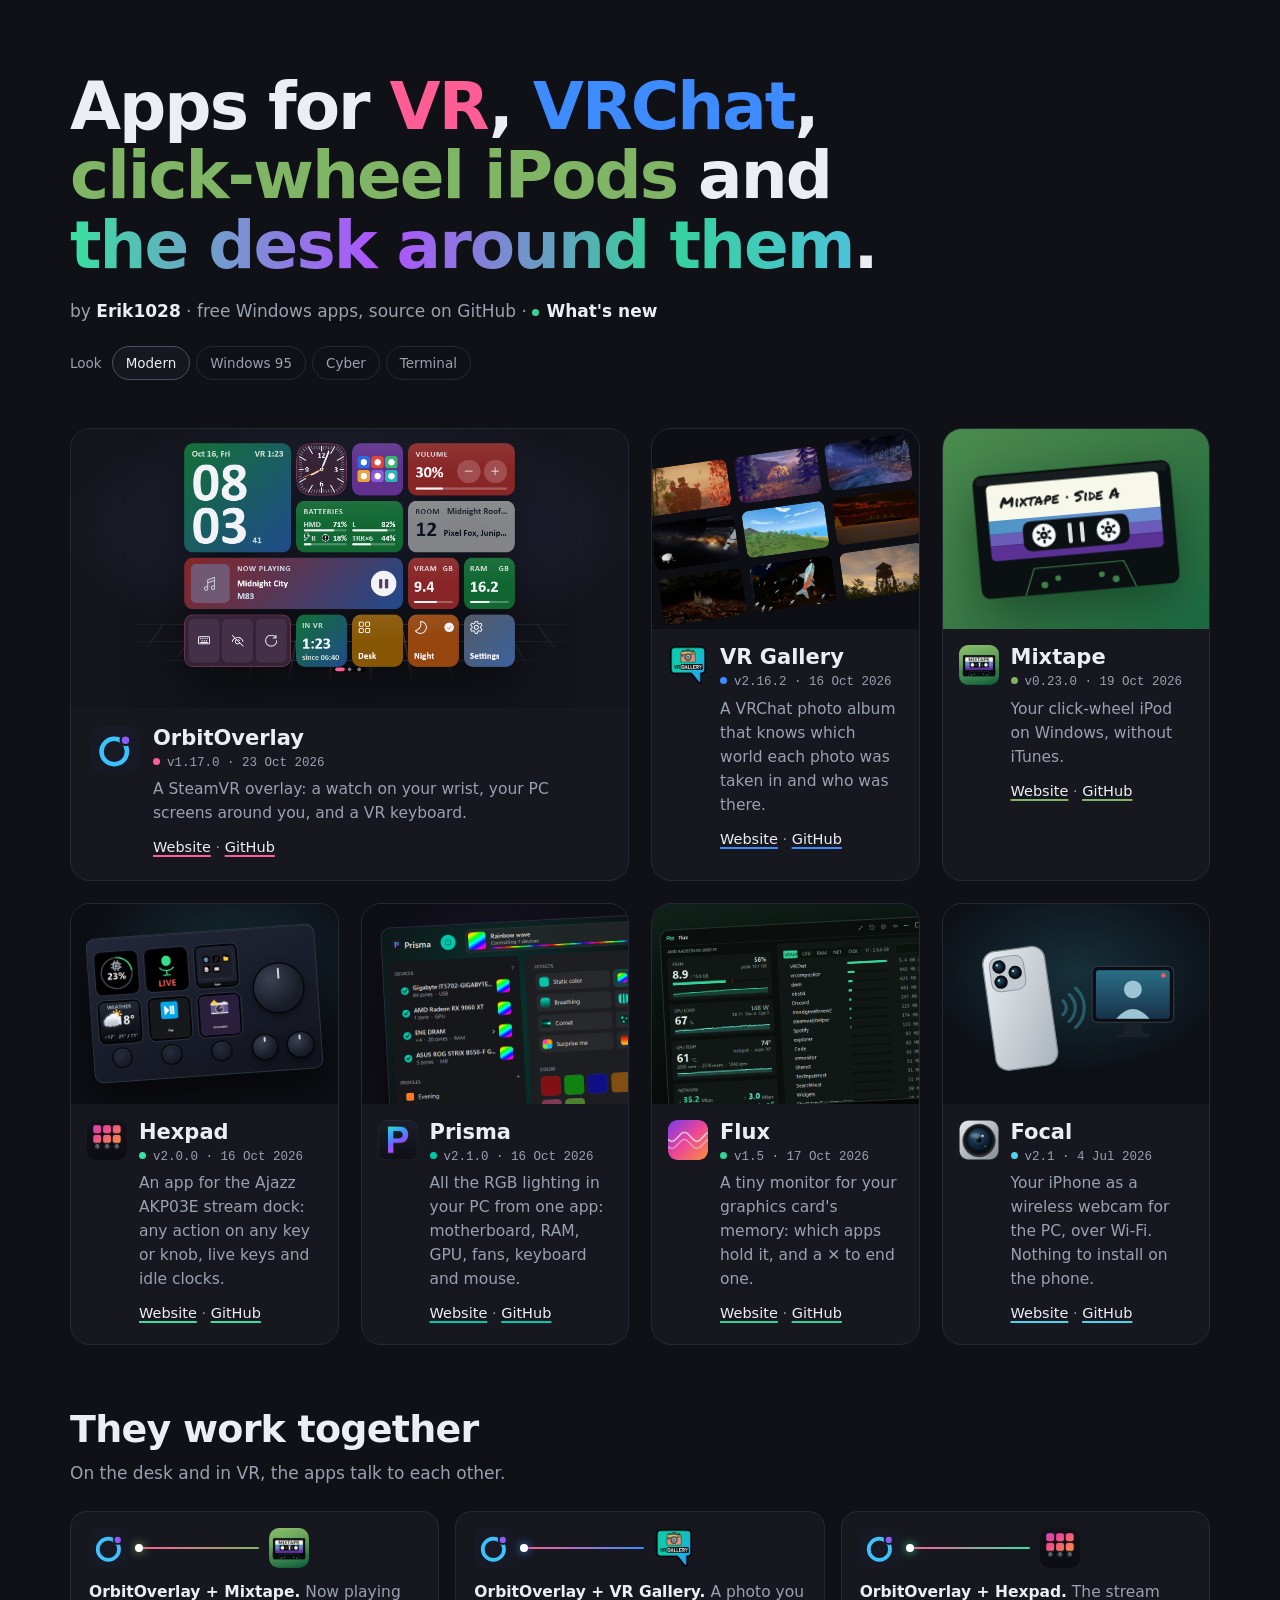
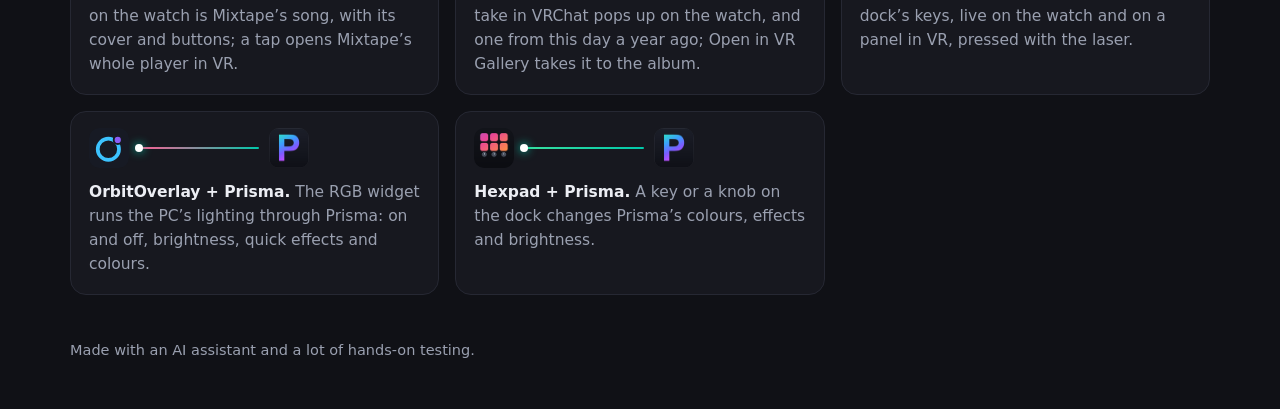
==== commit 4fdb882a: "OrbitOverlay v1.17.0 Co-Authored-By: Claude Opus 5.5 <noreply@anthropic.com>" ====
--- a/index.html
+++ b/index.html
@@ -196,7 +196,7 @@
 <div class="visual v-orbit" aria-hidden="true"><img src="img/watch-bento.webp" width="640" height="440" alt=""></div>
 <div class="meta"><img src="img/orbitoverlay.svg" width="48" height="48" alt=""><div>
 <h2><a href="https://erik1028.github.io/OrbitOverlay/">OrbitOverlay</a></h2>
-<span class="rel" data-repo="Erik1028/OrbitOverlay" title="Latest release"><i></i>v1.16.0 · 19 Oct 2026</span>
+<span class="rel" data-repo="Erik1028/OrbitOverlay" title="Latest release"><i></i>v1.17.0 · 23 Oct 2026</span>
 <p>A SteamVR overlay: a watch on your wrist, your PC screens around you, and a VR keyboard.</p>
 <span class="links"><a href="https://erik1028.github.io/OrbitOverlay/">Website</a> · <a href="https://github.com/Erik1028/OrbitOverlay">GitHub</a></span>
 </div></div>
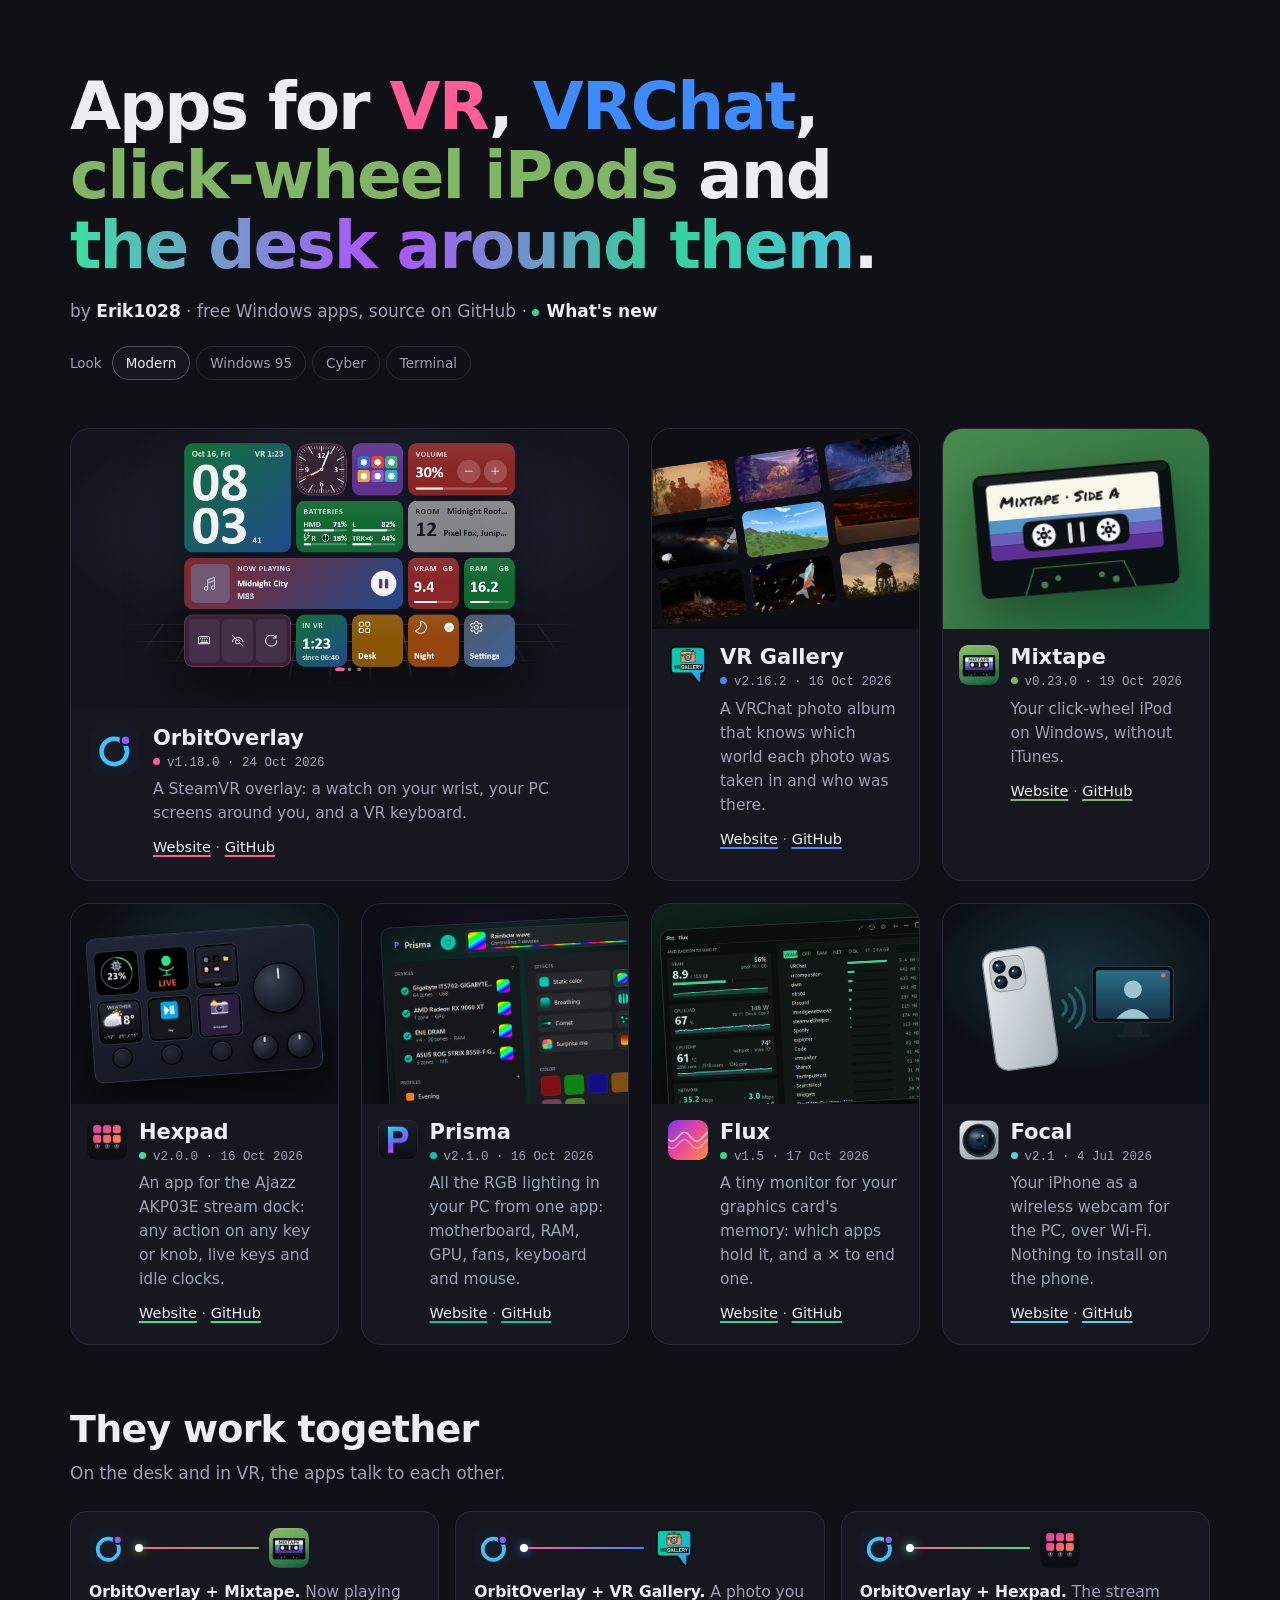
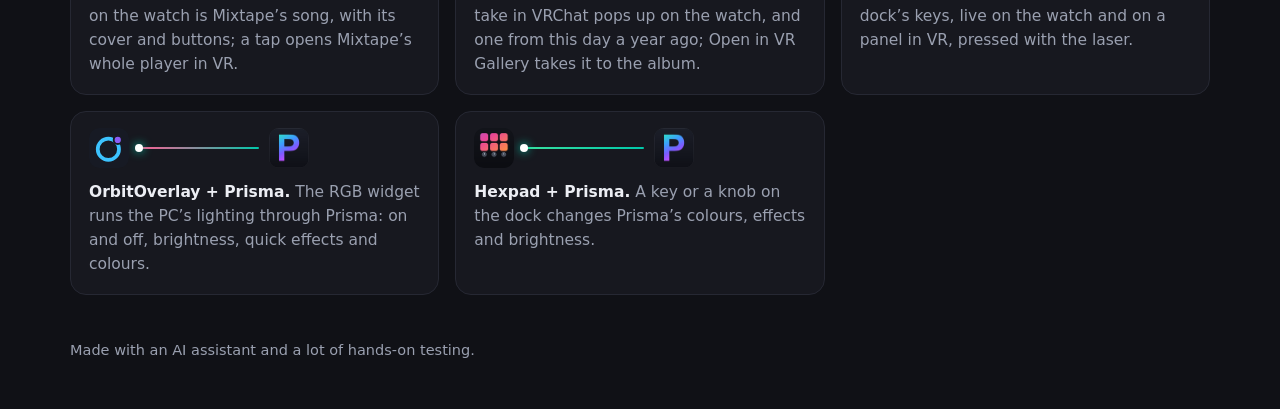
==== commit 3760ed16: "OrbitOverlay v1.18.0 Co-Authored-By: Claude Opus 5.5 <noreply@anthropic.com>" ====
--- a/index.html
+++ b/index.html
@@ -196,7 +196,7 @@
 <div class="visual v-orbit" aria-hidden="true"><img src="img/watch-bento.webp" width="640" height="440" alt=""></div>
 <div class="meta"><img src="img/orbitoverlay.svg" width="48" height="48" alt=""><div>
 <h2><a href="https://erik1028.github.io/OrbitOverlay/">OrbitOverlay</a></h2>
-<span class="rel" data-repo="Erik1028/OrbitOverlay" title="Latest release"><i></i>v1.17.0 · 23 Oct 2026</span>
+<span class="rel" data-repo="Erik1028/OrbitOverlay" title="Latest release"><i></i>v1.18.0 · 24 Oct 2026</span>
 <p>A SteamVR overlay: a watch on your wrist, your PC screens around you, and a VR keyboard.</p>
 <span class="links"><a href="https://erik1028.github.io/OrbitOverlay/">Website</a> · <a href="https://github.com/Erik1028/OrbitOverlay">GitHub</a></span>
 </div></div>
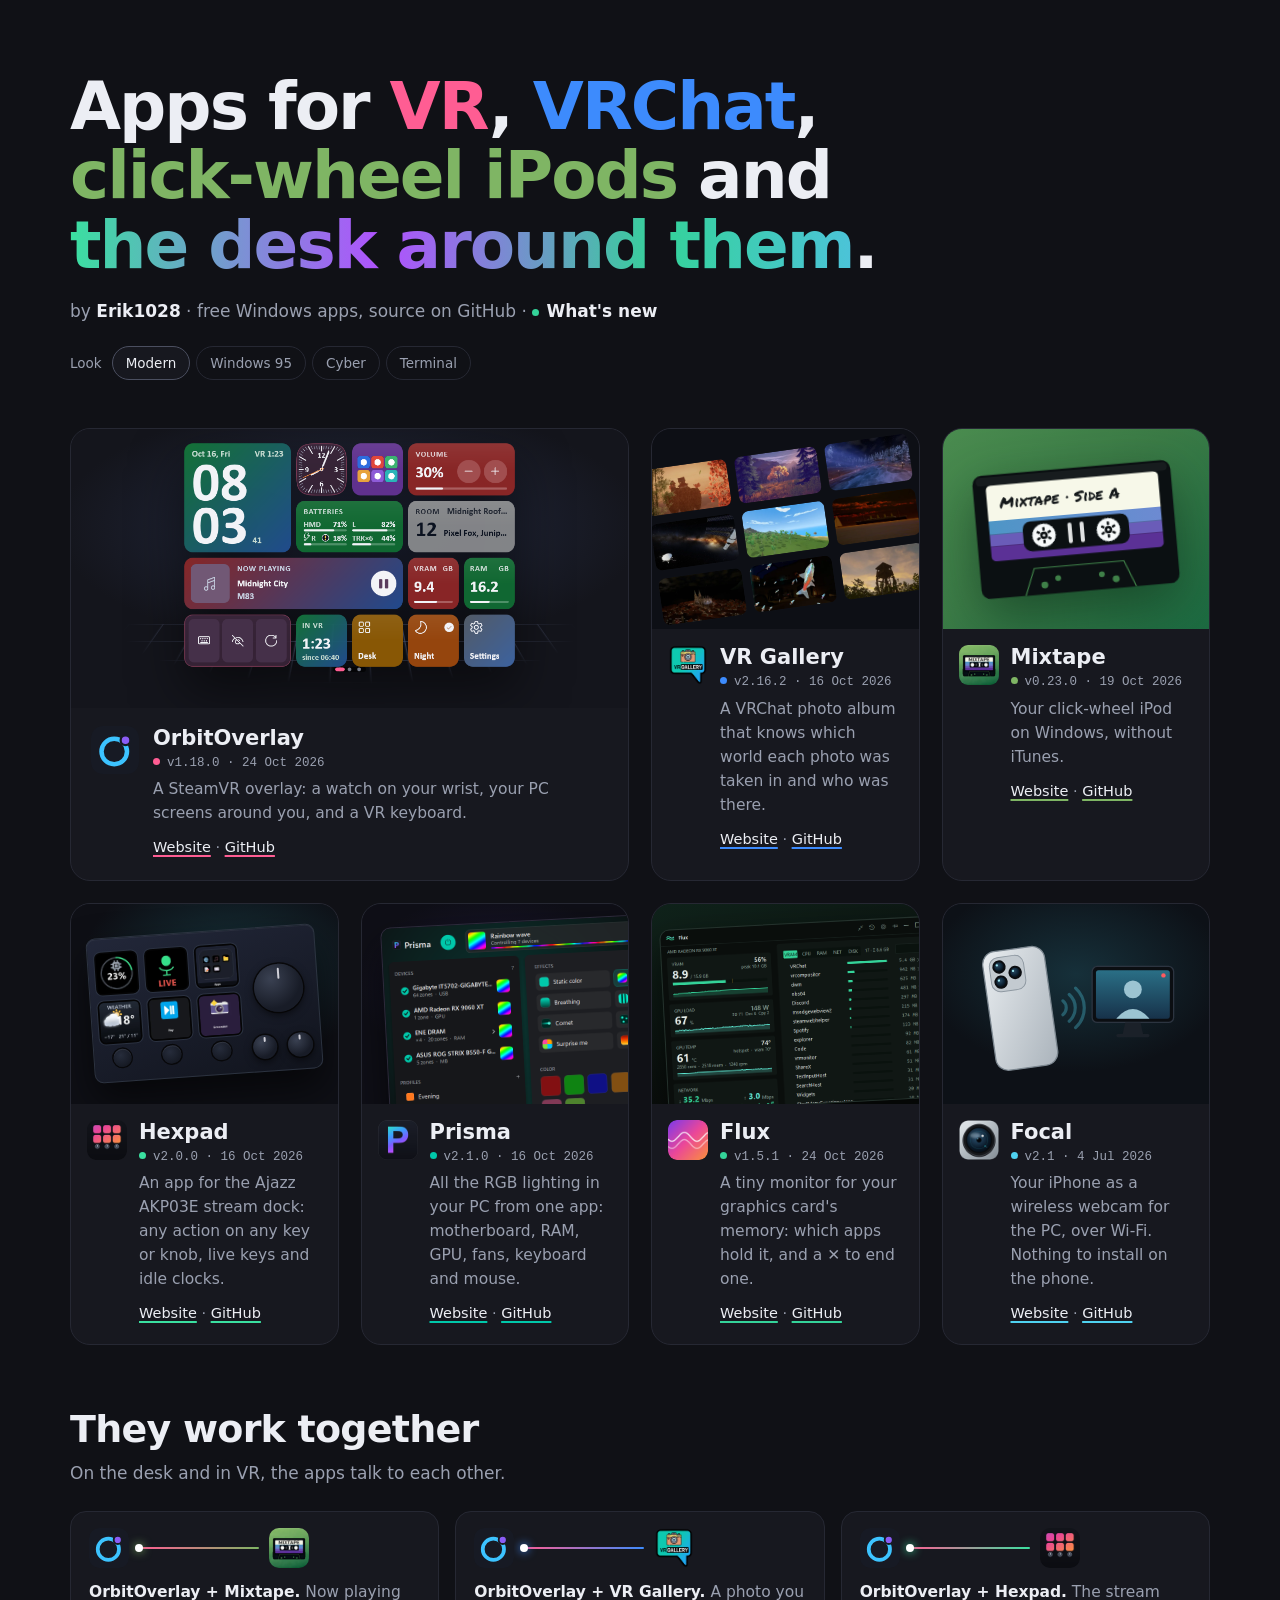
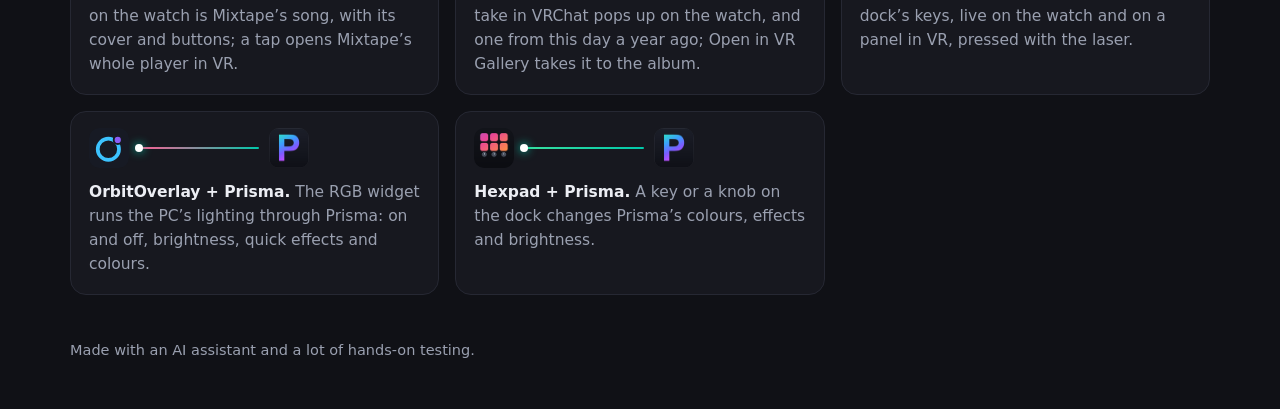
==== commit 967f6042: "What's new: the latest releases" ====
--- a/index.html
+++ b/index.html
@@ -270,7 +270,7 @@
 <div class="visual v-flux" aria-hidden="true"><img src="img/flux-window.webp" width="720" height="470" alt="" loading="lazy"></div>
 <div class="meta"><img src="img/flux.png" width="48" height="48" alt=""><div>
 <h2><a href="https://erik1028.github.io/Flux/">Flux</a></h2>
-<span class="rel" data-repo="Erik1028/Flux" title="Latest release"><i></i>v1.5 · 17 Oct 2026</span>
+<span class="rel" data-repo="Erik1028/Flux" title="Latest release"><i></i>v1.5.1 · 24 Oct 2026</span>
 <p>A tiny monitor for your graphics card's memory: which apps hold it, and a ✕ to end one.</p>
 <span class="links"><a href="https://erik1028.github.io/Flux/">Website</a> · <a href="https://github.com/Erik1028/Flux">GitHub</a></span>
 </div></div>
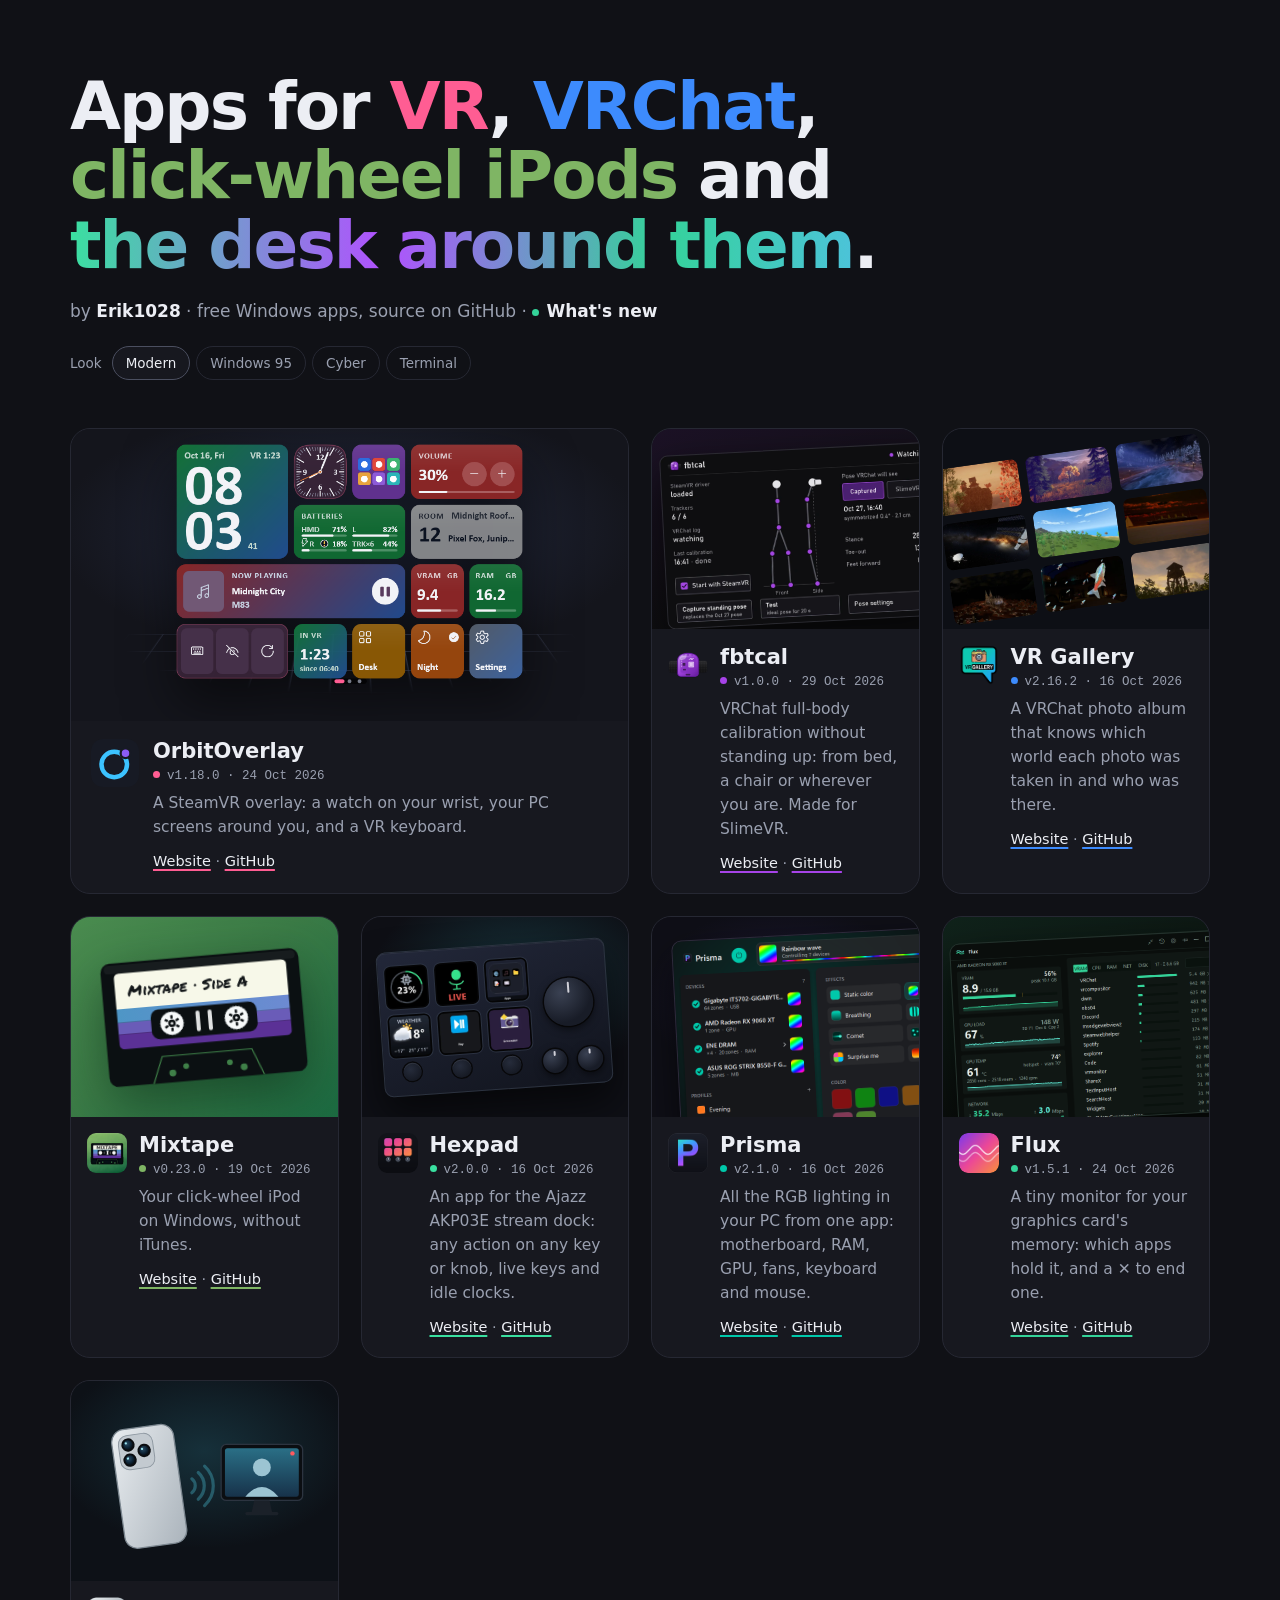
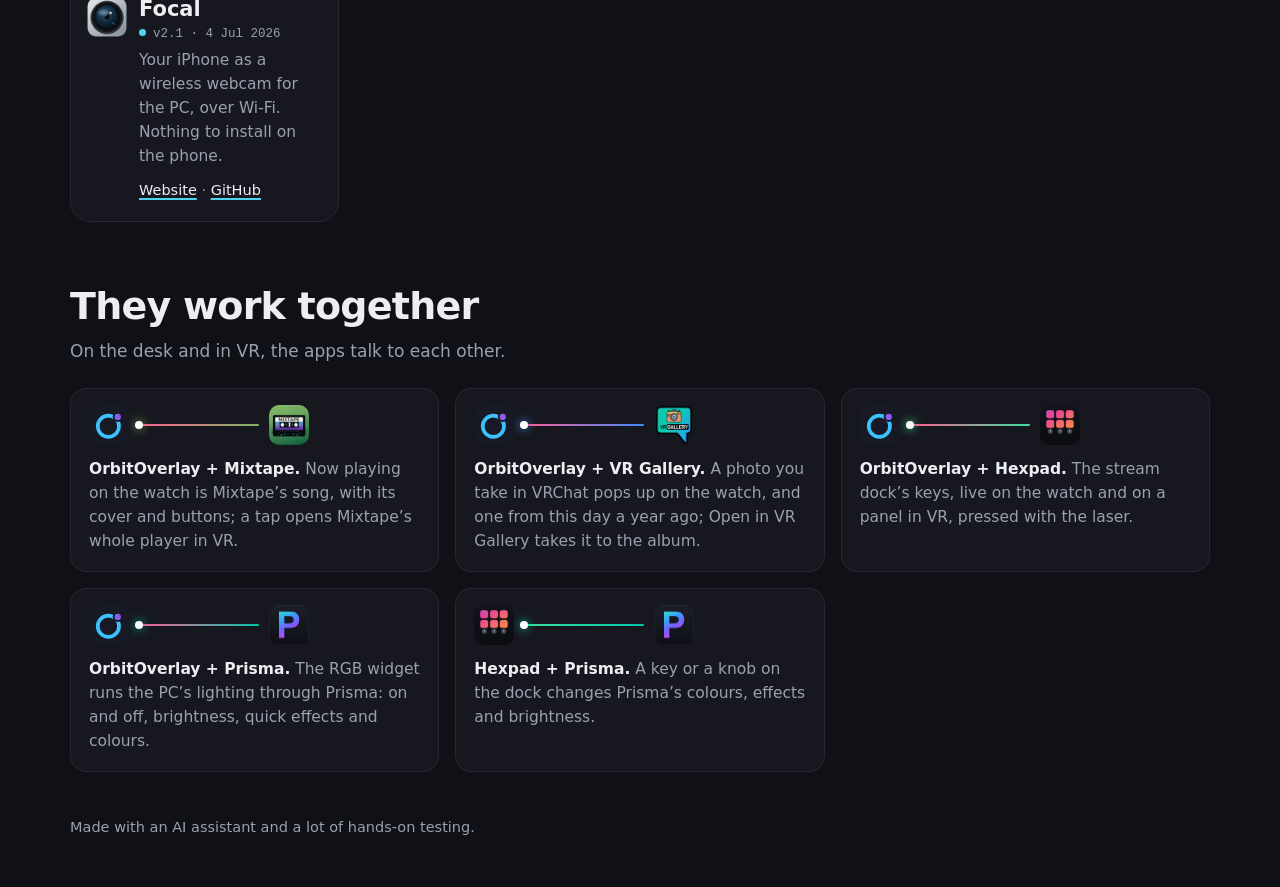
==== commit d24171dc: "fbtcal 1.0.0 on the hub Its card after OrbitOverlay (the SteamVR dashboard tab, with made-up data), " ====
--- a/index.html
+++ b/index.html
@@ -4,13 +4,13 @@
 <meta charset="utf-8">
 <meta name="viewport" content="width=device-width, initial-scale=1">
 <title>Erik1028 · apps for VR, VRChat, iPods and the desk around them</title>
-<meta name="description" content="Free Windows apps by Erik1028: OrbitOverlay (SteamVR overlay), VR Gallery (VRChat photo album), Mixtape (click-wheel iPods), Hexpad (Ajazz stream dock), Prisma (RGB lighting), Flux (GPU memory monitor) and Focal (iPhone as a webcam).">
+<meta name="description" content="Free Windows apps by Erik1028: OrbitOverlay (SteamVR overlay), fbtcal (VRChat full-body calibration), VR Gallery (VRChat photo album), Mixtape (click-wheel iPods), Hexpad (Ajazz stream dock), Prisma (RGB lighting), Flux (GPU memory monitor) and Focal (iPhone as a webcam).">
 <link rel="canonical" href="https://erik1028.github.io/">
 <meta name="author" content="Erik1028">
 <meta property="og:type" content="website">
 <meta property="og:site_name" content="Erik1028">
 <meta property="og:title" content="Apps for VR, VRChat, iPods and the desk around them">
-<meta property="og:description" content="OrbitOverlay, VR Gallery, Mixtape, Hexpad, Prisma, Flux and Focal: free Windows apps by Erik1028.">
+<meta property="og:description" content="OrbitOverlay, fbtcal, VR Gallery, Mixtape, Hexpad, Prisma, Flux and Focal: free Windows apps by Erik1028.">
 <meta property="og:image" content="https://erik1028.github.io/og.png">
 <meta property="og:url" content="https://erik1028.github.io/">
 <meta name="twitter:card" content="summary_large_image">
@@ -24,9 +24,9 @@
 <link rel="preload" href="fonts/permanent-marker.woff2" as="font" type="font/woff2" crossorigin>
 <style>
 /* An index of the apps. Each card shows the thing itself (the watch over a VR floor, a wall of VRChat photos,
-   a hand-labelled tape, the stream dock with its own key pictures, Prisma's and Flux's own windows, a phone filming) in its own
-   app's accent; the page around them stays quiet. OrbitOverlay's card is twice as wide, so the seven fill
-   two rows of four. */
+   a hand-labelled tape, the stream dock with its own key pictures, Prisma's and Flux's own windows, fbtcal's SteamVR tab, a phone filming) in its own
+   app's accent; the page around them stays quiet. OrbitOverlay's card is twice as wide, so the eight fill
+   two rows of four and Focal starts a third. */
 @font-face{font-family:"Permanent Marker";src:url(fonts/permanent-marker.woff2) format("woff2");font-display:swap}
 :root{
   color-scheme:dark;
@@ -131,6 +131,11 @@
 .v-flux img{width:104%;height:auto;max-width:none;margin:10% 0 0 9%;border-radius:10px;border:1px solid #24312c;box-shadow:0 18px 40px rgba(0,0,0,.6);
   transform:rotate(-3deg);transform-origin:0 0;transition:transform .6s cubic-bezier(.2,.7,.2,1)}
 .app:hover .v-flux img{transform:rotate(-3deg) translate(-4%,-3%)}
+/* fbtcal: its SteamVR dashboard tab, with made-up data */
+.v-fbtcal{background:linear-gradient(160deg,#1c1226,#0e0e10 70%);align-items:flex-start}
+.v-fbtcal img{width:104%;height:auto;max-width:none;margin:10% 0 0 9%;border-radius:8px;border:1px solid #2a2a30;box-shadow:0 18px 40px rgba(0,0,0,.6);
+  transform:rotate(-3deg);transform-origin:0 0;transition:transform .6s cubic-bezier(.2,.7,.2,1)}
+.app:hover .v-fbtcal img{transform:rotate(-3deg) translate(-4%,-3%)}
 
 /* Focal: an iPhone sending its camera to the PC over Wi-Fi */
 .v-focal{background:radial-gradient(75% 65% at 50% 35%,#16303a,#0d1117 75%)}
@@ -158,7 +163,7 @@
 .motion .app.done{transition:transform .35s cubic-bezier(.2,.7,.2,1),border-color .35s,box-shadow .35s}
 footer{margin-top:44px;color:var(--dim);font-size:14.5px}
 footer a{color:var(--dim)}
-@media (prefers-reduced-motion:reduce){h1,.by,.app{animation:none!important}.app,.v-orbit img,.v-gallery .wall,.v-flux img,.v-prisma img,.v-hexpad .key::after,.v-hexpad .knob{transition:none}
+@media (prefers-reduced-motion:reduce){h1,.by,.app{animation:none!important}.app,.v-orbit img,.v-gallery .wall,.v-flux img,.v-fbtcal img,.v-prisma img,.v-hexpad .key::after,.v-hexpad .knob{transition:none}
   .app:hover .reel,.app:focus-within .reel,.v-focal .wave{animation:none!important}}
 
 /* They work together: each link two app icons joined by a line in their two colours, a dot running along it */
@@ -199,6 +204,17 @@
 <span class="rel" data-repo="Erik1028/OrbitOverlay" title="Latest release"><i></i>v1.18.0 · 24 Oct 2026</span>
 <p>A SteamVR overlay: a watch on your wrist, your PC screens around you, and a VR keyboard.</p>
 <span class="links"><a href="https://erik1028.github.io/OrbitOverlay/">Website</a> · <a href="https://github.com/Erik1028/OrbitOverlay">GitHub</a></span>
+</div></div>
+</article>
+
+<article class="app" style="--acc:#a743e8">
+<div class="tb" aria-hidden="true"><img src="img/fbtcal.png" width="16" height="16" alt=""><b>fbtcal</b><span class="tbb"><i></i><i></i><i></i></span></div>
+<div class="visual v-fbtcal" aria-hidden="true"><img src="img/fbtcal-panel.webp" width="720" height="450" alt="" loading="lazy"></div>
+<div class="meta"><img src="img/fbtcal.png" width="48" height="48" alt=""><div>
+<h2><a href="https://erik1028.github.io/fbtcal/">fbtcal</a></h2>
+<span class="rel" data-repo="Erik1028/fbtcal" title="Latest release"><i></i>v1.0.0 · 29 Oct 2026</span>
+<p>VRChat full-body calibration without standing up: from bed, a chair or wherever you are. Made for SlimeVR.</p>
+<span class="links"><a href="https://erik1028.github.io/fbtcal/">Website</a> · <a href="https://github.com/Erik1028/fbtcal">GitHub</a></span>
 </div></div>
 </article>
 
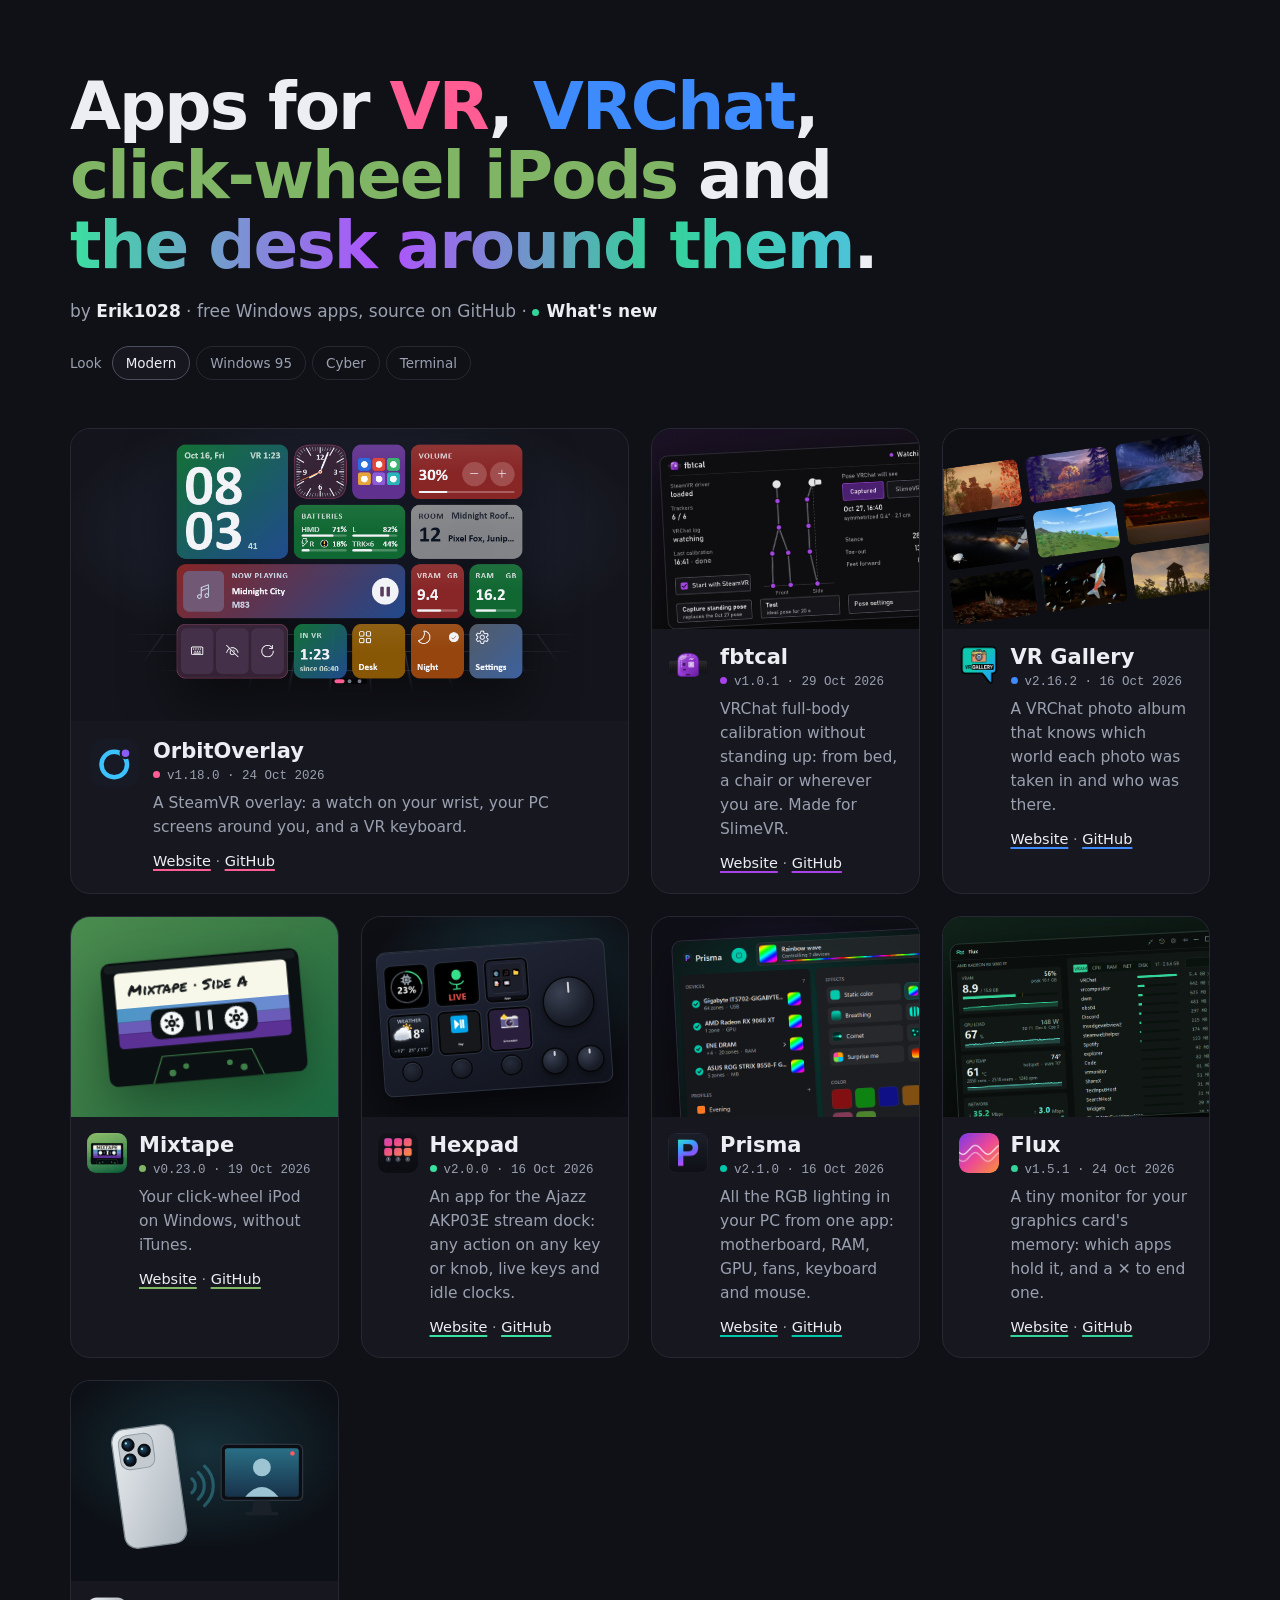
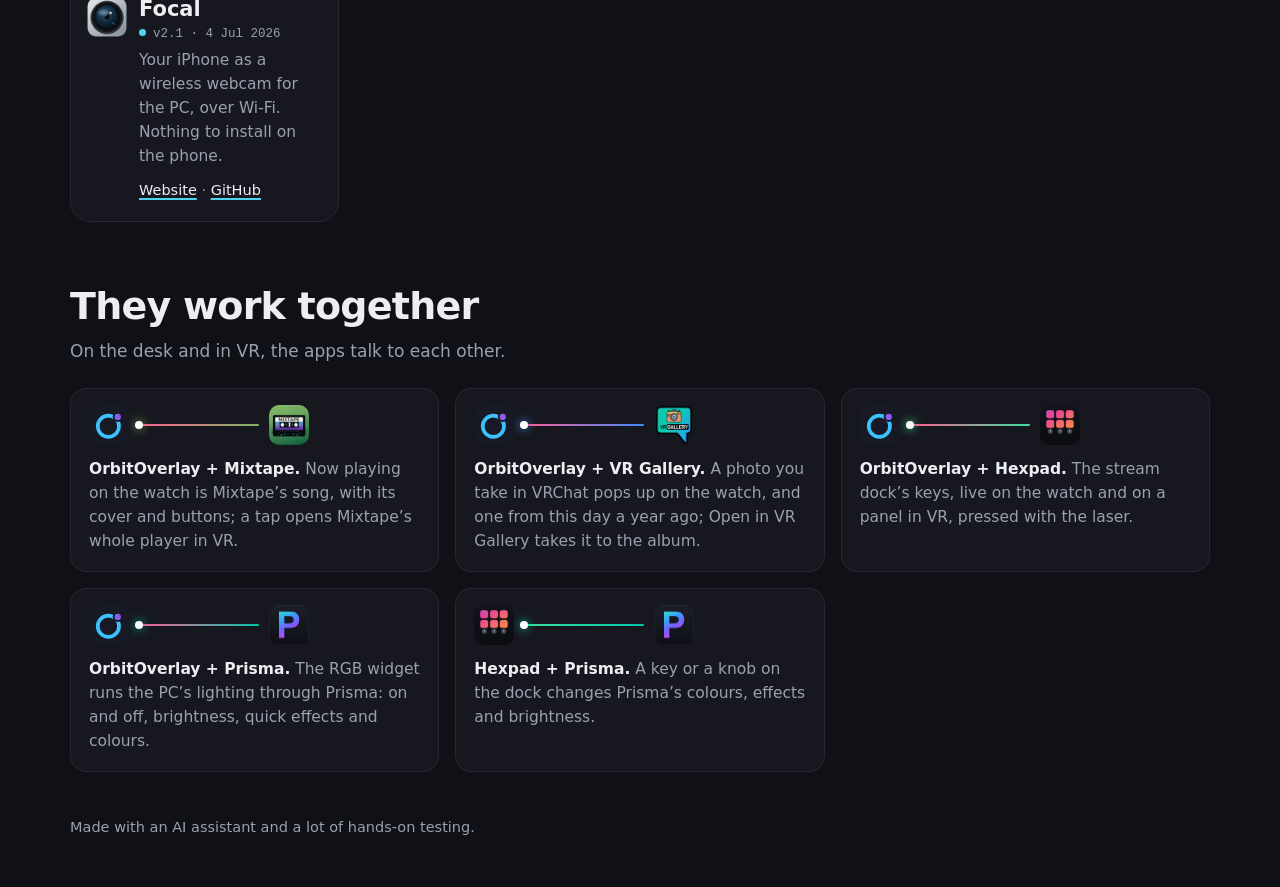
==== commit b937d48a: "What's new: the latest releases" ====
--- a/index.html
+++ b/index.html
@@ -212,7 +212,7 @@
 <div class="visual v-fbtcal" aria-hidden="true"><img src="img/fbtcal-panel.webp" width="720" height="450" alt="" loading="lazy"></div>
 <div class="meta"><img src="img/fbtcal.png" width="48" height="48" alt=""><div>
 <h2><a href="https://erik1028.github.io/fbtcal/">fbtcal</a></h2>
-<span class="rel" data-repo="Erik1028/fbtcal" title="Latest release"><i></i>v1.0.0 · 29 Oct 2026</span>
+<span class="rel" data-repo="Erik1028/fbtcal" title="Latest release"><i></i>v1.0.1 · 29 Oct 2026</span>
 <p>VRChat full-body calibration without standing up: from bed, a chair or wherever you are. Made for SlimeVR.</p>
 <span class="links"><a href="https://erik1028.github.io/fbtcal/">Website</a> · <a href="https://github.com/Erik1028/fbtcal">GitHub</a></span>
 </div></div>
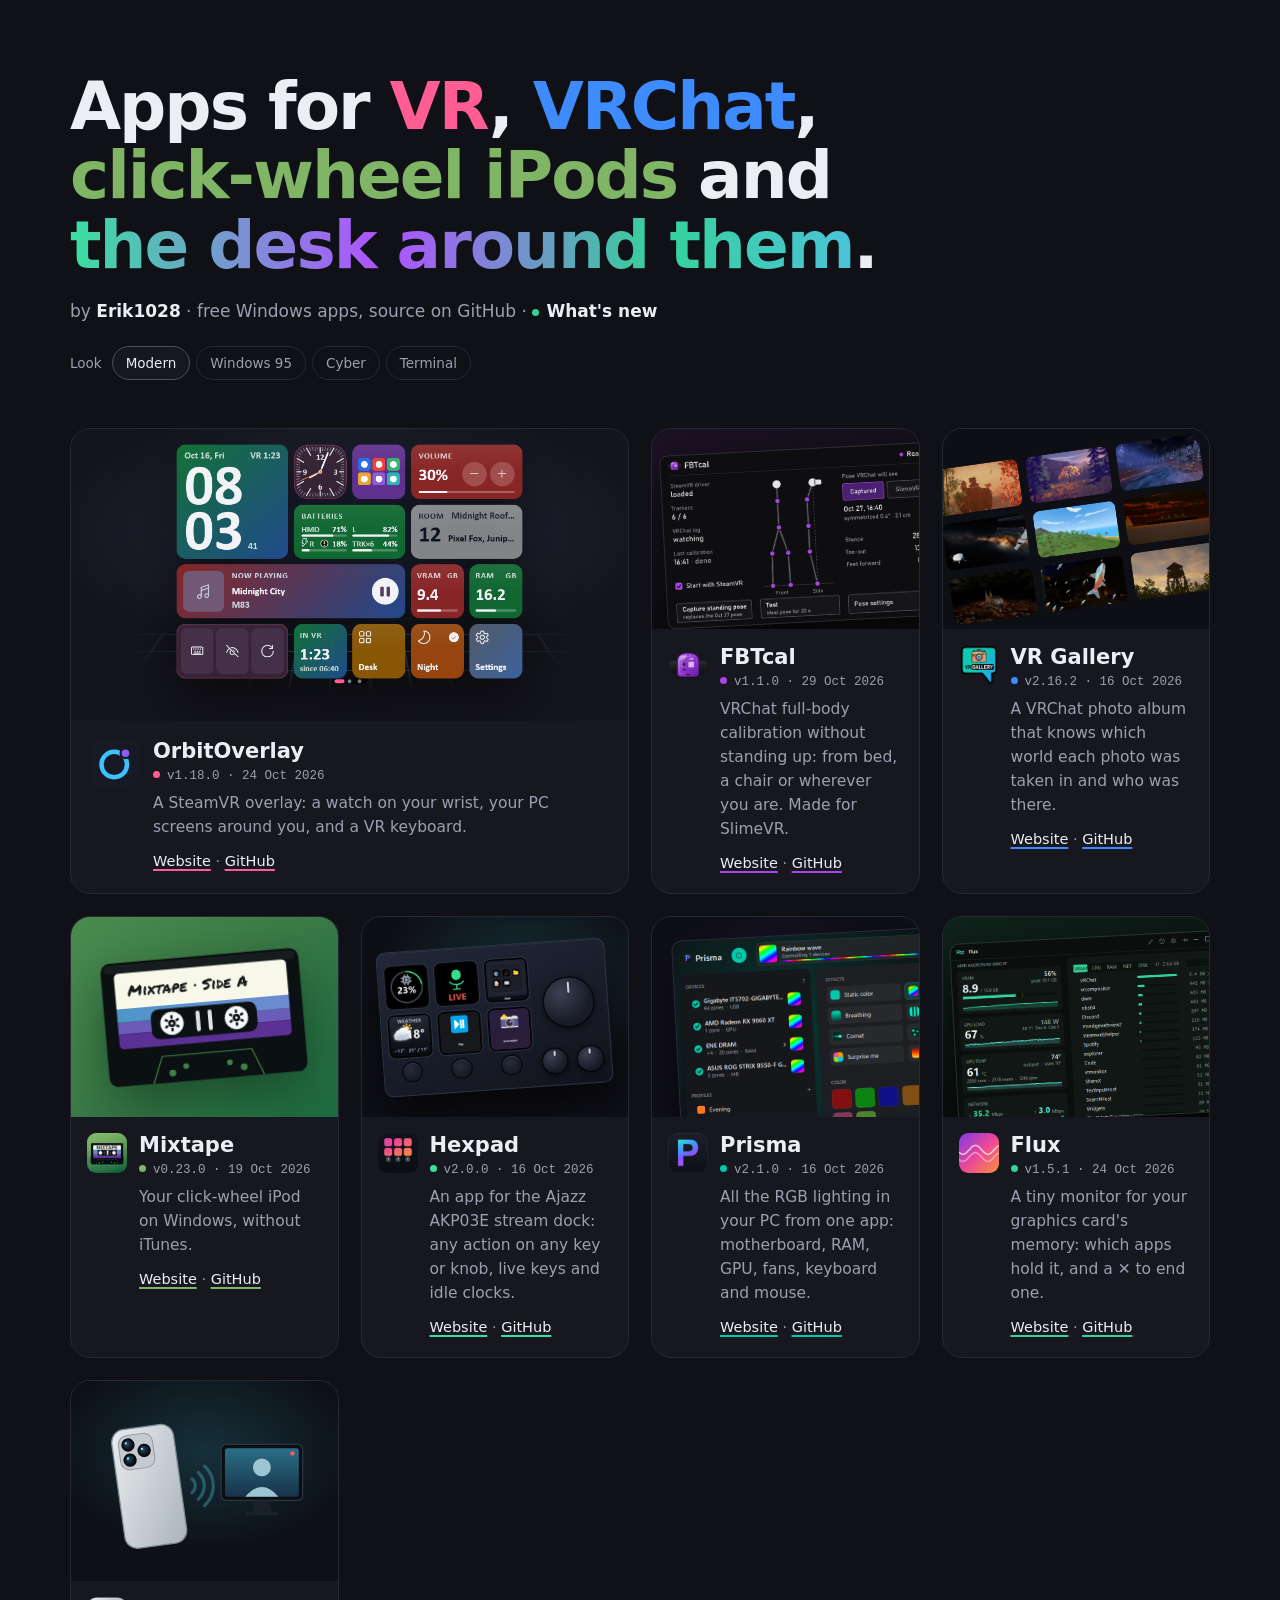
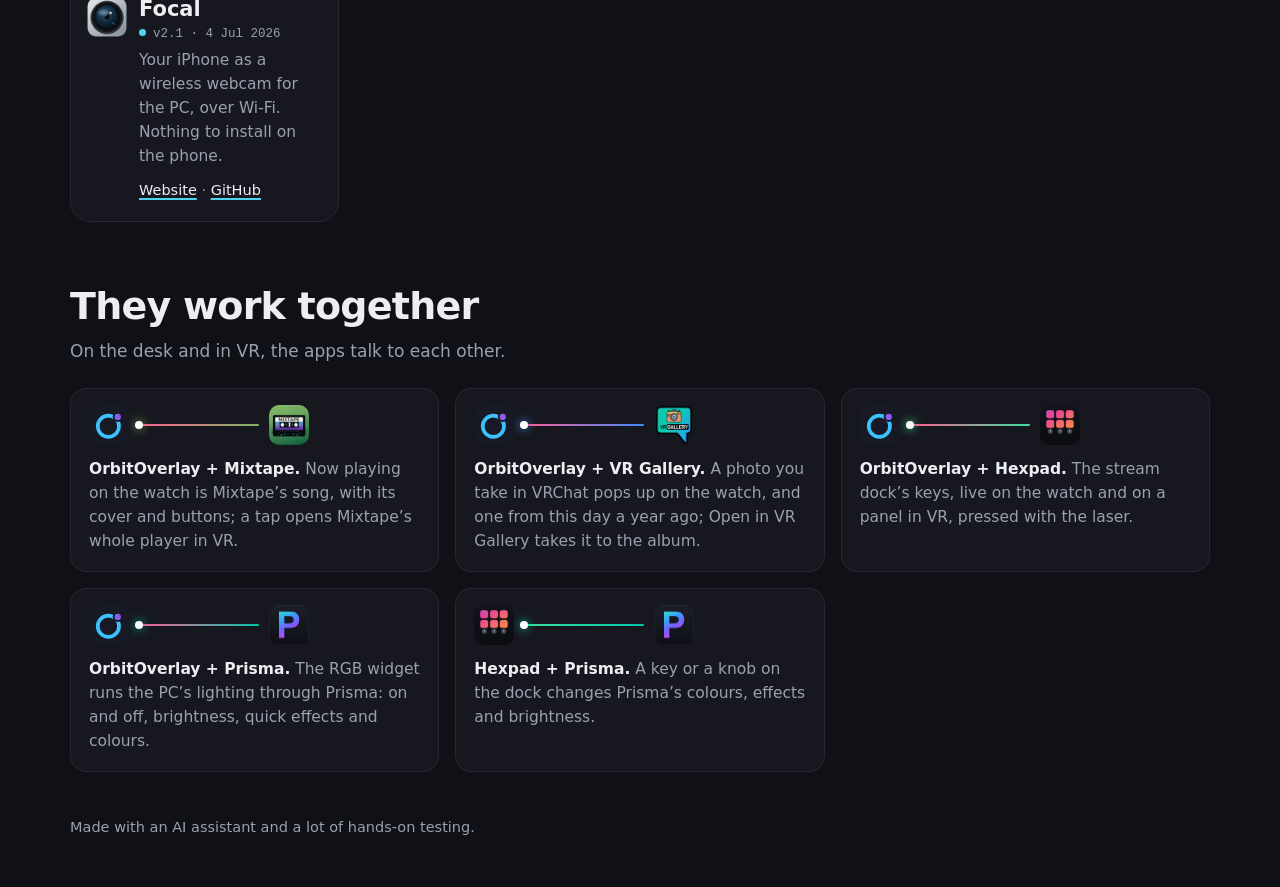
==== commit e62855c4: "FBTcal 1.1.0 on the hub The new name on its card, in the page descriptions and in What's new, and it" ====
--- a/index.html
+++ b/index.html
@@ -4,13 +4,13 @@
 <meta charset="utf-8">
 <meta name="viewport" content="width=device-width, initial-scale=1">
 <title>Erik1028 · apps for VR, VRChat, iPods and the desk around them</title>
-<meta name="description" content="Free Windows apps by Erik1028: OrbitOverlay (SteamVR overlay), fbtcal (VRChat full-body calibration), VR Gallery (VRChat photo album), Mixtape (click-wheel iPods), Hexpad (Ajazz stream dock), Prisma (RGB lighting), Flux (GPU memory monitor) and Focal (iPhone as a webcam).">
+<meta name="description" content="Free Windows apps by Erik1028: OrbitOverlay (SteamVR overlay), FBTcal (VRChat full-body calibration), VR Gallery (VRChat photo album), Mixtape (click-wheel iPods), Hexpad (Ajazz stream dock), Prisma (RGB lighting), Flux (GPU memory monitor) and Focal (iPhone as a webcam).">
 <link rel="canonical" href="https://erik1028.github.io/">
 <meta name="author" content="Erik1028">
 <meta property="og:type" content="website">
 <meta property="og:site_name" content="Erik1028">
 <meta property="og:title" content="Apps for VR, VRChat, iPods and the desk around them">
-<meta property="og:description" content="OrbitOverlay, fbtcal, VR Gallery, Mixtape, Hexpad, Prisma, Flux and Focal: free Windows apps by Erik1028.">
+<meta property="og:description" content="OrbitOverlay, FBTcal, VR Gallery, Mixtape, Hexpad, Prisma, Flux and Focal: free Windows apps by Erik1028.">
 <meta property="og:image" content="https://erik1028.github.io/og.png">
 <meta property="og:url" content="https://erik1028.github.io/">
 <meta name="twitter:card" content="summary_large_image">
@@ -24,7 +24,7 @@
 <link rel="preload" href="fonts/permanent-marker.woff2" as="font" type="font/woff2" crossorigin>
 <style>
 /* An index of the apps. Each card shows the thing itself (the watch over a VR floor, a wall of VRChat photos,
-   a hand-labelled tape, the stream dock with its own key pictures, Prisma's and Flux's own windows, fbtcal's SteamVR tab, a phone filming) in its own
+   a hand-labelled tape, the stream dock with its own key pictures, Prisma's and Flux's own windows, FBTcal's SteamVR tab, a phone filming) in its own
    app's accent; the page around them stays quiet. OrbitOverlay's card is twice as wide, so the eight fill
    two rows of four and Focal starts a third. */
 @font-face{font-family:"Permanent Marker";src:url(fonts/permanent-marker.woff2) format("woff2");font-display:swap}
@@ -131,7 +131,7 @@
 .v-flux img{width:104%;height:auto;max-width:none;margin:10% 0 0 9%;border-radius:10px;border:1px solid #24312c;box-shadow:0 18px 40px rgba(0,0,0,.6);
   transform:rotate(-3deg);transform-origin:0 0;transition:transform .6s cubic-bezier(.2,.7,.2,1)}
 .app:hover .v-flux img{transform:rotate(-3deg) translate(-4%,-3%)}
-/* fbtcal: its SteamVR dashboard tab, with made-up data */
+/* FBTcal: its SteamVR dashboard tab, with made-up data */
 .v-fbtcal{background:linear-gradient(160deg,#1c1226,#0e0e10 70%);align-items:flex-start}
 .v-fbtcal img{width:104%;height:auto;max-width:none;margin:10% 0 0 9%;border-radius:8px;border:1px solid #2a2a30;box-shadow:0 18px 40px rgba(0,0,0,.6);
   transform:rotate(-3deg);transform-origin:0 0;transition:transform .6s cubic-bezier(.2,.7,.2,1)}
@@ -208,11 +208,11 @@
 </article>
 
 <article class="app" style="--acc:#a743e8">
-<div class="tb" aria-hidden="true"><img src="img/fbtcal.png" width="16" height="16" alt=""><b>fbtcal</b><span class="tbb"><i></i><i></i><i></i></span></div>
+<div class="tb" aria-hidden="true"><img src="img/fbtcal.png" width="16" height="16" alt=""><b>FBTcal</b><span class="tbb"><i></i><i></i><i></i></span></div>
 <div class="visual v-fbtcal" aria-hidden="true"><img src="img/fbtcal-panel.webp" width="720" height="450" alt="" loading="lazy"></div>
 <div class="meta"><img src="img/fbtcal.png" width="48" height="48" alt=""><div>
-<h2><a href="https://erik1028.github.io/fbtcal/">fbtcal</a></h2>
-<span class="rel" data-repo="Erik1028/fbtcal" title="Latest release"><i></i>v1.0.1 · 29 Oct 2026</span>
+<h2><a href="https://erik1028.github.io/fbtcal/">FBTcal</a></h2>
+<span class="rel" data-repo="Erik1028/fbtcal" title="Latest release"><i></i>v1.1.0 · 29 Oct 2026</span>
 <p>VRChat full-body calibration without standing up: from bed, a chair or wherever you are. Made for SlimeVR.</p>
 <span class="links"><a href="https://erik1028.github.io/fbtcal/">Website</a> · <a href="https://github.com/Erik1028/fbtcal">GitHub</a></span>
 </div></div>
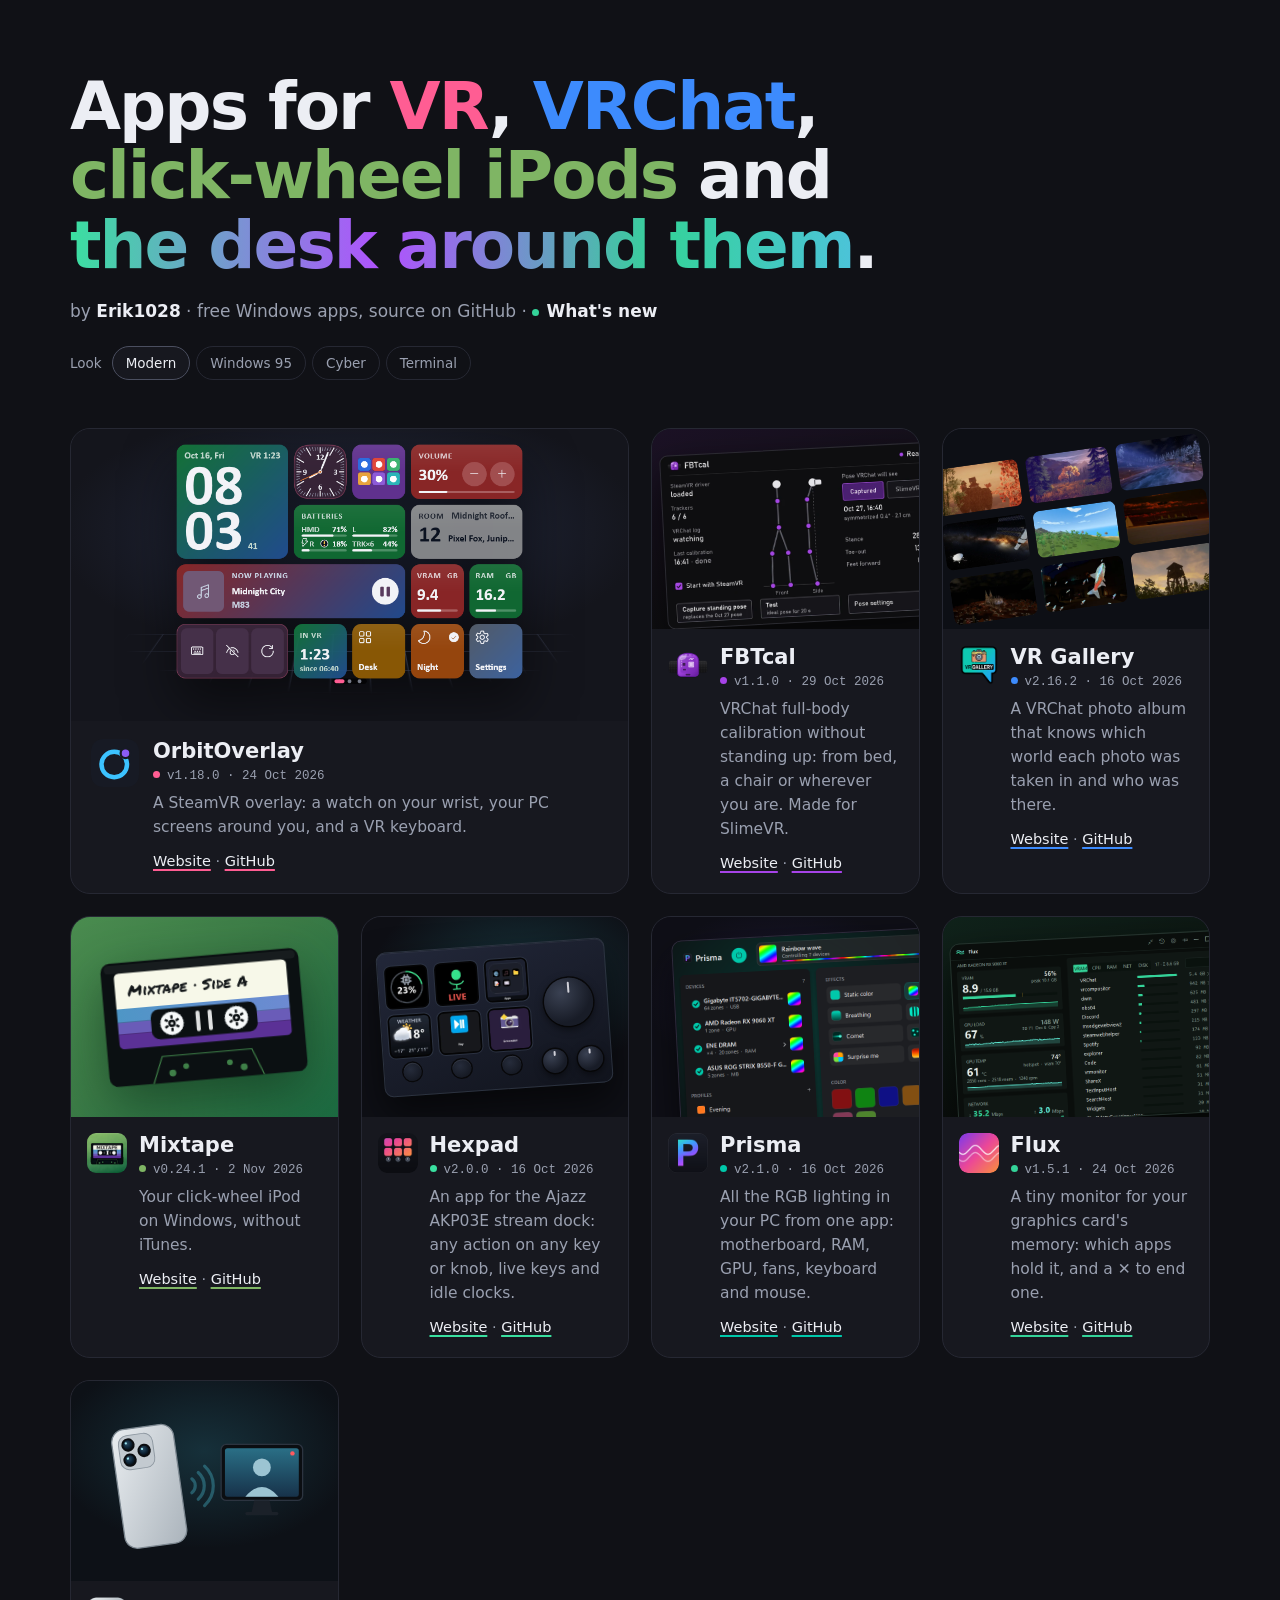
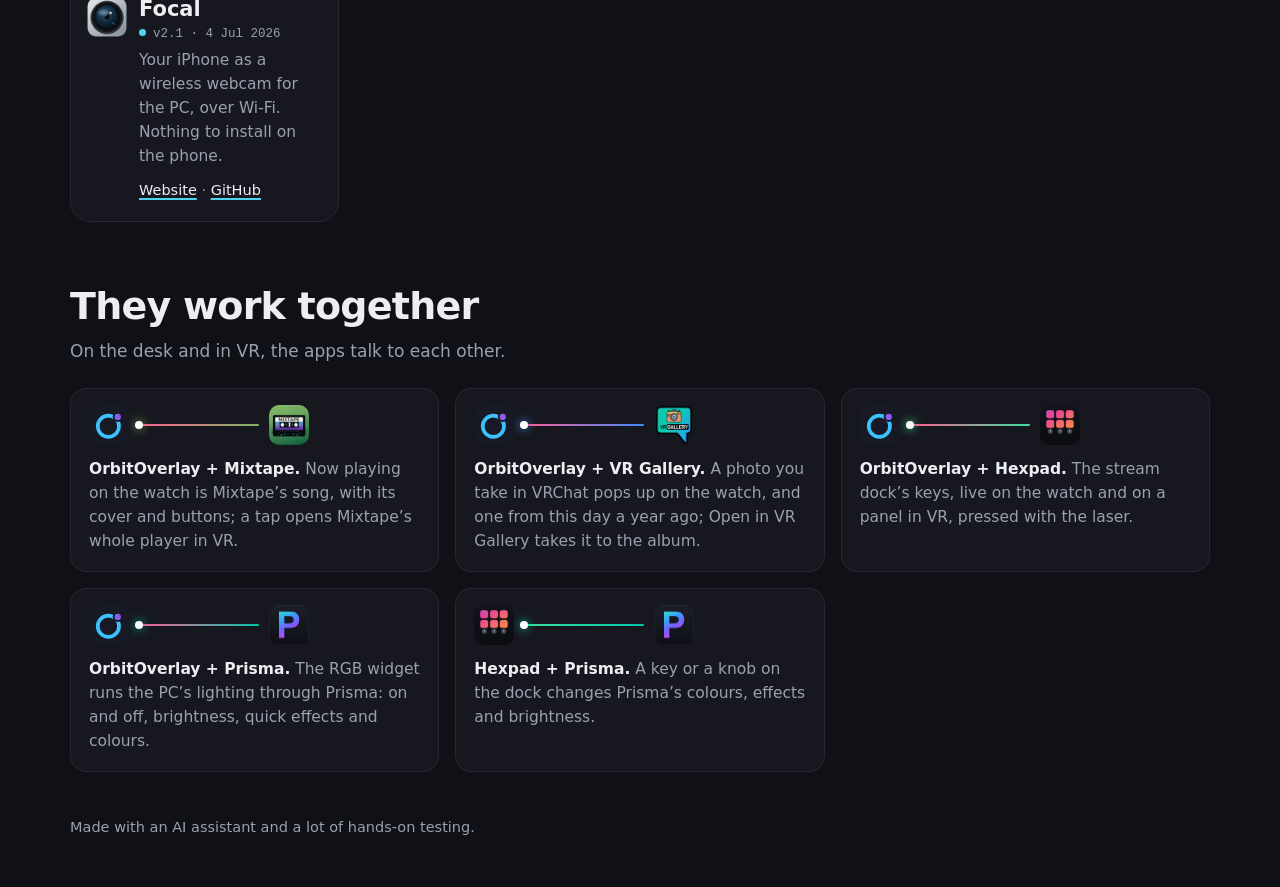
==== commit d08c5a2c: "What's new: the latest releases" ====
--- a/index.html
+++ b/index.html
@@ -253,7 +253,7 @@
 </svg></div>
 <div class="meta"><img src="img/mixtape.png" width="48" height="48" alt=""><div>
 <h2><a href="https://erik1028.github.io/Mixtape/">Mixtape</a></h2>
-<span class="rel" data-repo="Erik1028/Mixtape" title="Latest release"><i></i>v0.23.0 · 19 Oct 2026</span>
+<span class="rel" data-repo="Erik1028/Mixtape" title="Latest release"><i></i>v0.24.1 · 2 Nov 2026</span>
 <p>Your click-wheel iPod on Windows, without iTunes.</p>
 <span class="links"><a href="https://erik1028.github.io/Mixtape/">Website</a> · <a href="https://github.com/Erik1028/Mixtape">GitHub</a></span>
 </div></div>
